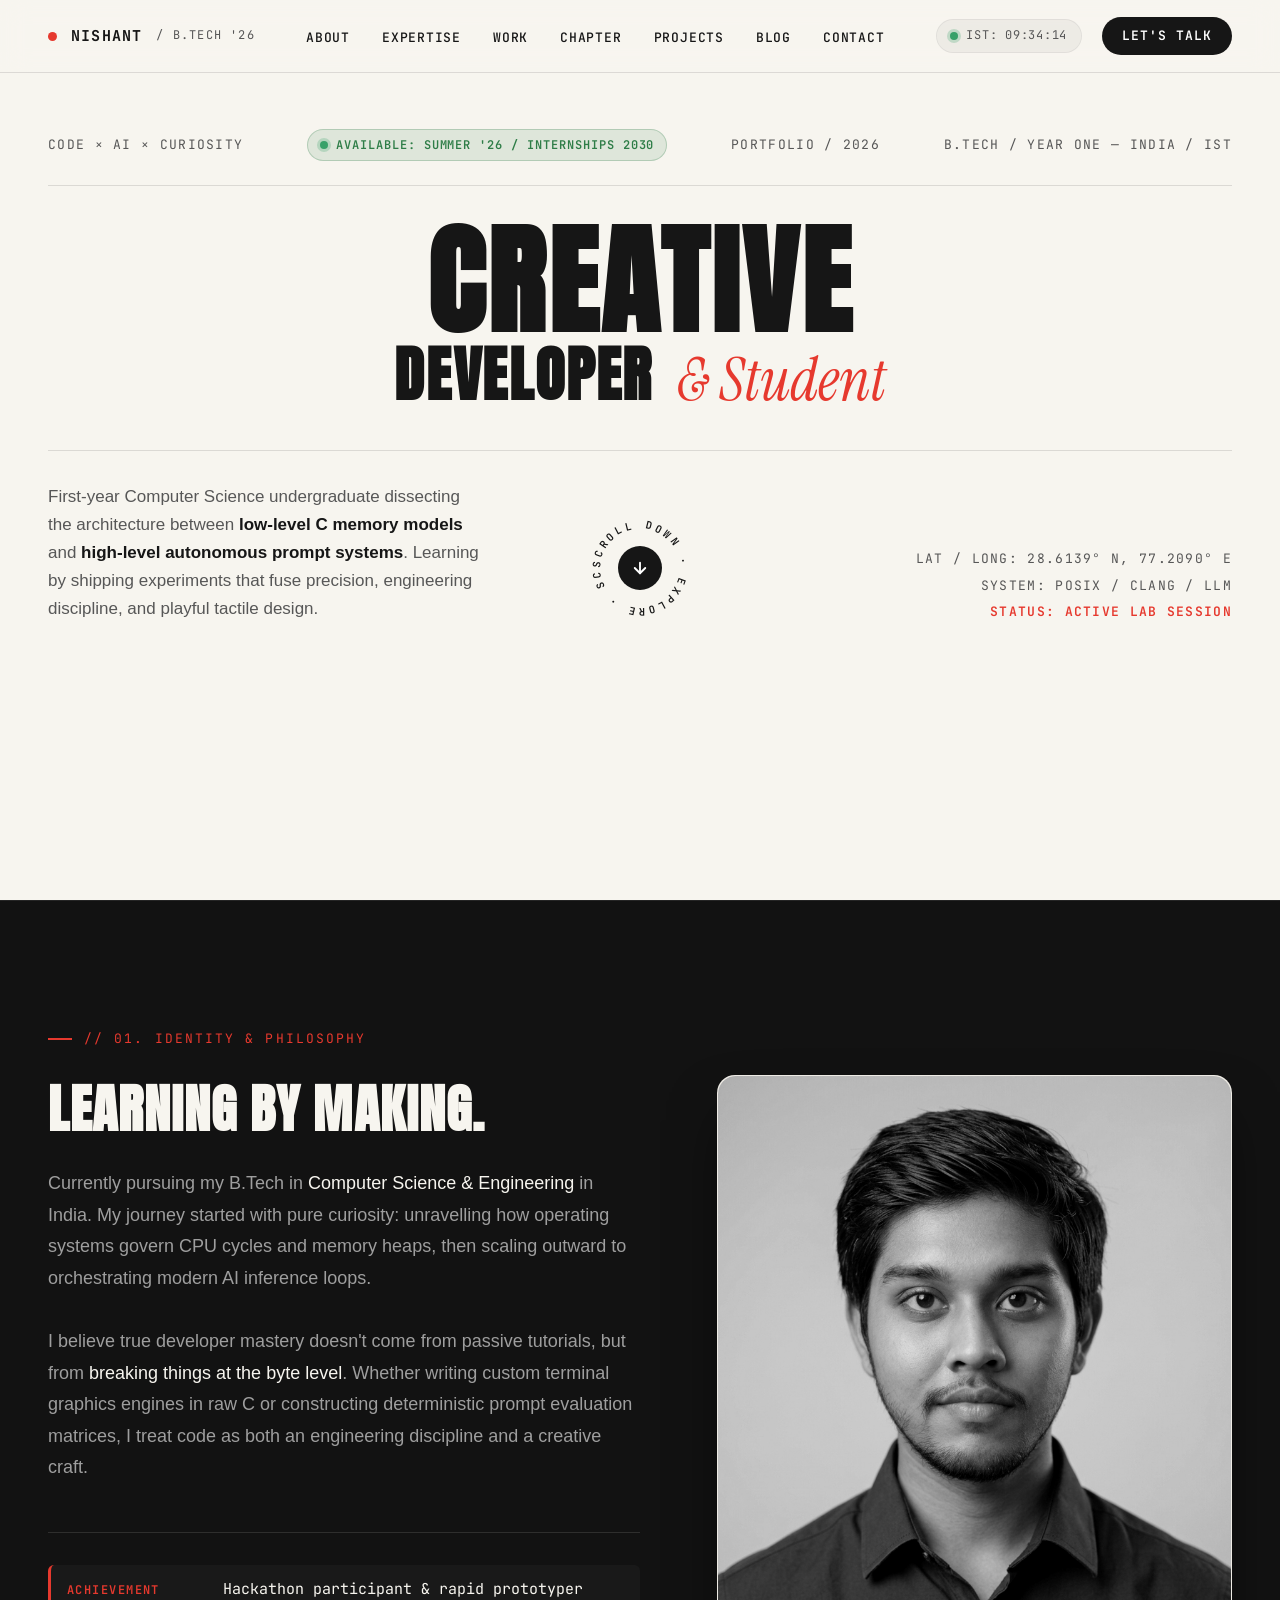
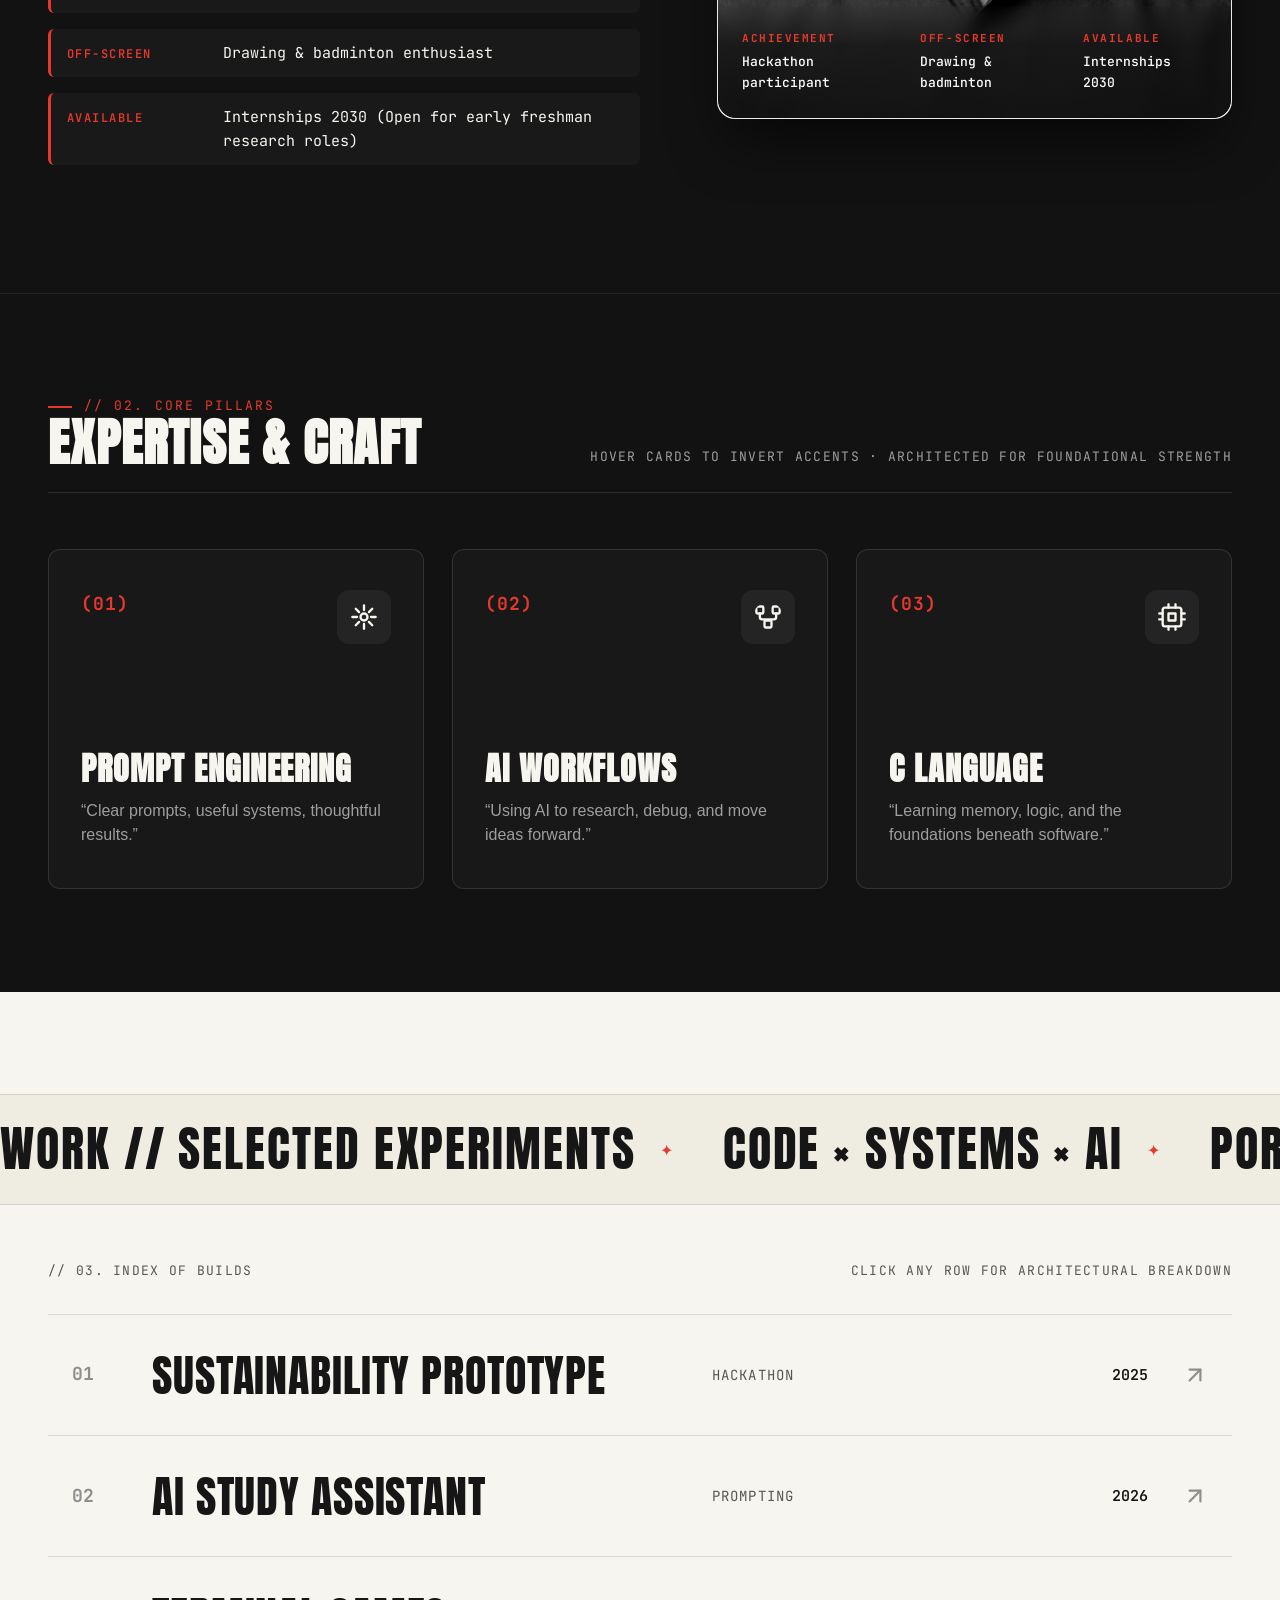
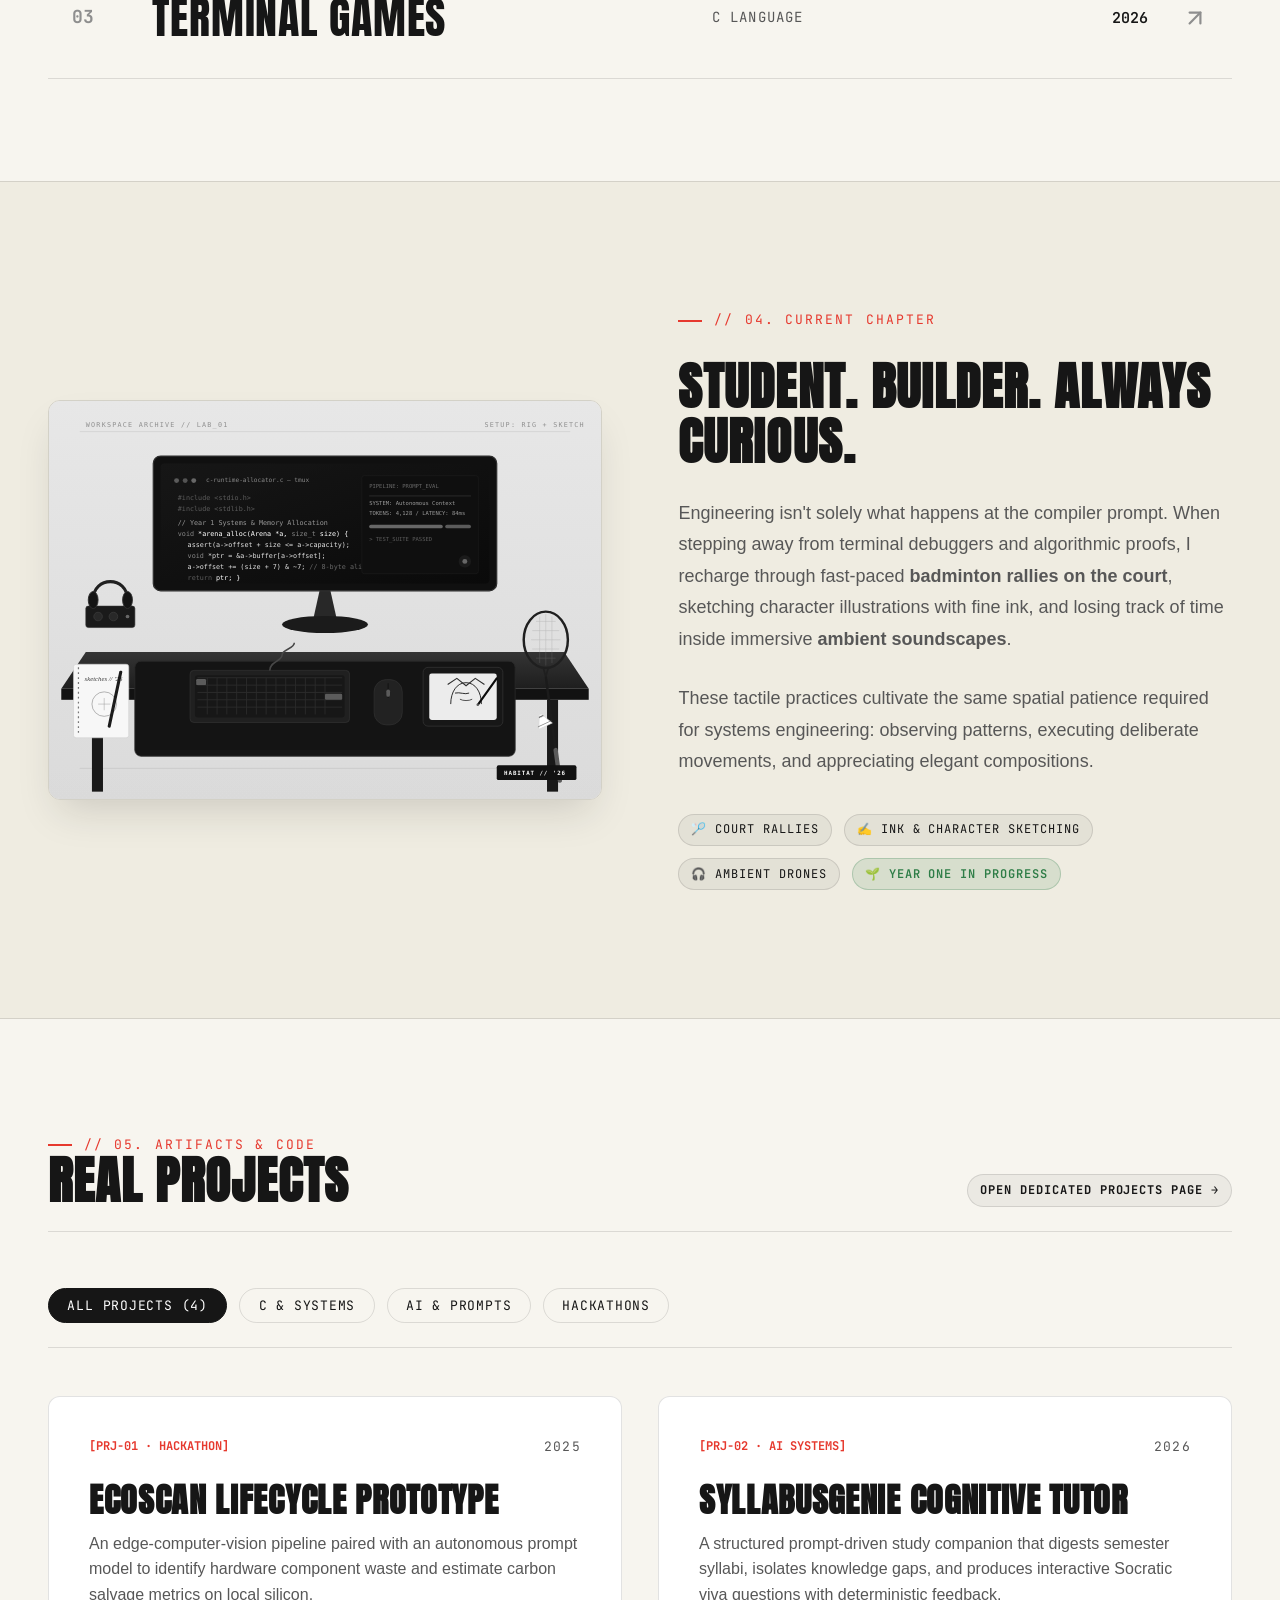
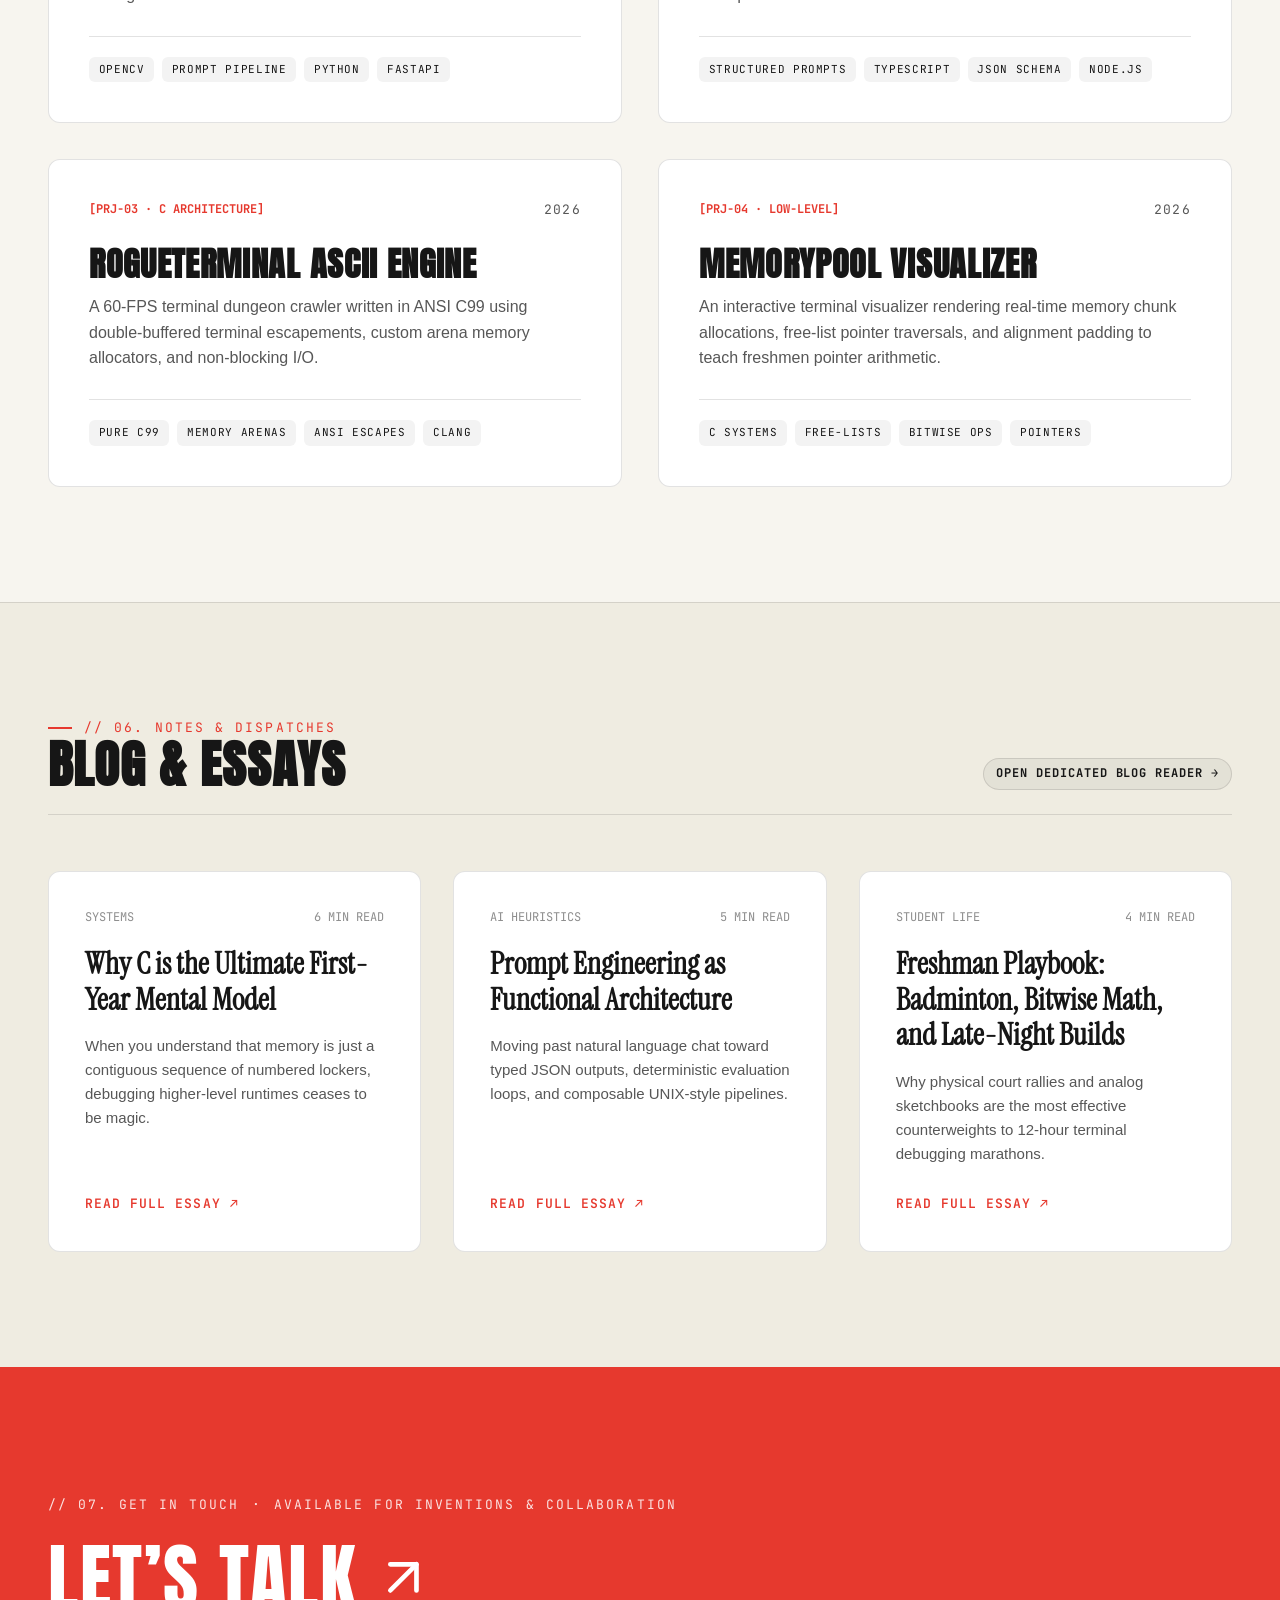
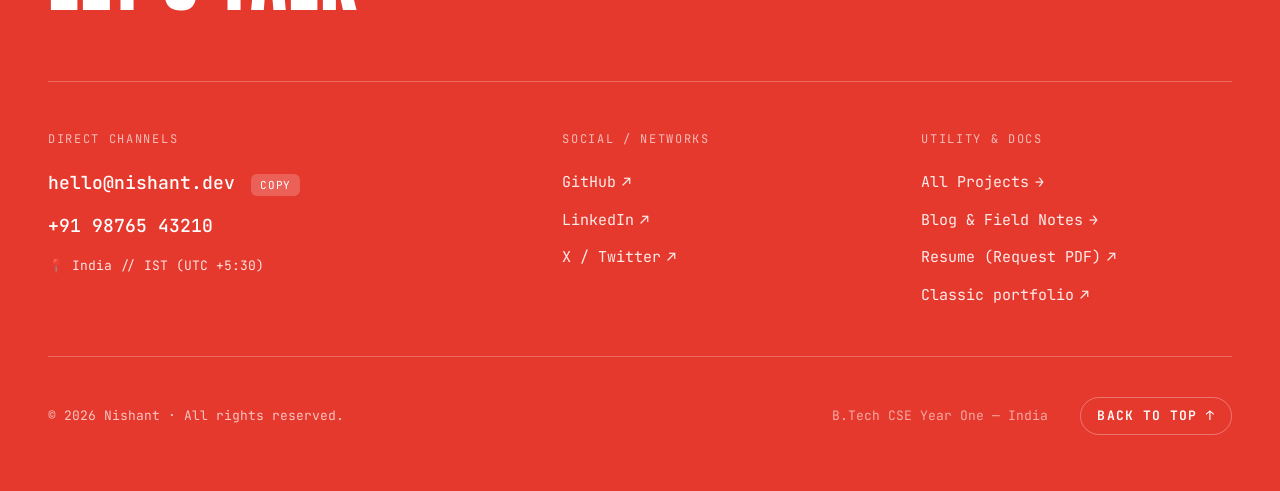
==== index.html @ 50547502 "Add files via upload" ====
<!DOCTYPE html>
<html lang="en">
<head>
  <meta charset="UTF-8">
  <meta name="viewport" content="width=device-width, initial-scale=1.0">
  <title>Nishant — Creative Developer &amp; B.Tech CS Student</title>
  <meta name="description" content="Cinematic editorial portfolio of Nishant, a first-year Computer Science B.Tech student in India exploring C systems, prompt engineering, and creative technology.">
  <link rel="stylesheet" href="css/styles.css">
  <link rel="icon" href="data:image/svg+xml,<svg xmlns='http://www.w3.org/2000/svg' viewBox='0 0 100 100'><rect width='100' height='100' rx='20' fill='%23E6392E'/><text x='50%' y='65%' font-family='Anton' font-size='56' fill='%23FFFFFF' text-anchor='middle'>N</text></svg>">
</head>
<body>

  <!-- ==========================================================================
       0. FULL-SCREEN LOADING INTRO
       ========================================================================== -->
  <div id="loader-screen" role="progressbar" aria-label="Loading portfolio experience" aria-valuemin="0" aria-valuemax="100">
    <div class="loader-container">
      <div class="loader-ring-wrapper">
        <div class="loader-thin-spinner"></div>
        <svg class="loader-svg-ring" viewBox="0 0 160 160">
          <circle class="loader-circle-bg" cx="80" cy="80" r="75" fill="none" stroke-width="2"/>
          <circle id="loader-progress-circle" class="loader-circle-progress" cx="80" cy="80" r="75" fill="none" stroke-width="3"/>
        </svg>
        <div class="loader-counter-box">
          <span id="loader-counter" class="loader-percentage">0%</span>
        </div>
      </div>
      <div class="loader-hello-word">hello.</div>
      <div class="loader-meta">NISHANT // B.TECH CS '26 // INDIA</div>
      <button id="loader-skip-btn" class="loader-skip-btn" aria-label="Skip Loading Screen">Skip Intro [ESC]</button>
    </div>
  </div>

  <!-- ==========================================================================
       1. FIXED MINIMAL NAVIGATION
       ========================================================================== -->
  <header class="site-nav">
    <div class="container nav-inner">
      <a href="#hero" class="nav-brand" aria-label="Nishant Homepage">
        <span class="brand-dot"></span>
        <span>NISHANT</span>
        <span class="brand-sub">/ B.TECH '26</span>
      </a>

      <nav aria-label="Main Navigation">
        <ul class="nav-links">
          <li><a href="#about" class="nav-link">About</a></li>
          <li><a href="#expertise" class="nav-link">Expertise</a></li>
          <li><a href="#work" class="nav-link">Work</a></li>
          <li><a href="#chapter" class="nav-link">Chapter</a></li>
          <li><a href="#projects" class="nav-link">Projects</a></li>
          <li><a href="#blog" class="nav-link">Blog</a></li>
          <li><a href="#contact" class="nav-link">Contact</a></li>
        </ul>
      </nav>

      <div class="nav-actions">
        <div class="nav-ist-clock" title="Current Time in India (IST)">
          <span class="status-dot"></span>
          <span>IST:</span>
          <span id="ist-clock-time">12:24:27</span>
        </div>
        <a href="#contact" class="nav-cta">Let's Talk</a>
      </div>

      <!-- Mobile Hamburger Button -->
      <button id="hamburger-btn" class="hamburger-btn" aria-label="Toggle navigation menu" aria-expanded="false">
        <span class="hamburger-line"></span>
        <span class="hamburger-line"></span>
        <span class="hamburger-line"></span>
      </button>
    </div>
  </header>

  <!-- Mobile Drawer Menu -->
  <div id="mobile-nav-drawer" class="mobile-nav-drawer" role="dialog" aria-modal="true" aria-label="Mobile Navigation">
    <ul class="mobile-drawer-links">
      <li><a href="#about" class="mobile-drawer-link">01. About</a></li>
      <li><a href="#expertise" class="mobile-drawer-link">02. Expertise</a></li>
      <li><a href="#work" class="mobile-drawer-link">03. Selected Work</a></li>
      <li><a href="#chapter" class="mobile-drawer-link">04. Current Chapter</a></li>
      <li><a href="#projects" class="mobile-drawer-link">05. Real Projects</a></li>
      <li><a href="#blog" class="mobile-drawer-link">06. Blog</a></li>
      <li><a href="#contact" class="mobile-drawer-link" style="color: var(--accent-red);">07. Contact</a></li>
    </ul>
    <div class="mobile-drawer-meta">
      <div><strong>Location:</strong> India / IST Timezone</div>
      <div><strong>Status:</strong> B.Tech Year One — Exploring Low-Level &amp; AI</div>
      <div><strong>Email:</strong> <a href="mailto:hello@nishant.dev" style="color: var(--accent-red);">hello@nishant.dev</a></div>
    </div>
  </div>

  <main id="main-content">

    <!-- ==========================================================================
         2. HERO SECTION
         ========================================================================== -->
    <section id="hero" class="hero-section">
      <div class="container">
        
        <!-- Small Mono Labels Row -->
        <div class="hero-meta-top">
          <span class="mono-label">Code × AI × Curiosity</span>
          <span class="mono-tag green">
            <span class="status-dot"></span>
            Available: Summer '26 / Internships 2030
          </span>
          <span class="mono-label">Portfolio / 2026</span>
          <span class="mono-label">B.Tech / Year One — India / IST</span>
        </div>

        <!-- Monumental Uppercase Title -->
        <div class="hero-title-container">
          <h1 class="hero-title-line-1">CREATIVE</h1>
          <h2 class="hero-title-line-2">Developer <span class="serif-accent">&amp; Student</span></h2>
        </div>

        <!-- Bottom Grid: Intro + Circular Scroll Button + Coordinates -->
        <div class="hero-bottom-grid">
          <div class="hero-intro-text">
            First-year Computer Science undergraduate dissecting the architecture between <strong>low-level C memory models</strong> and <strong>high-level autonomous prompt systems</strong>. Learning by shipping experiments that fuse precision, engineering discipline, and playful tactile design.
          </div>

          <div class="scroll-btn-wrapper">
            <a href="#about" class="scroll-circle-btn" aria-label="Scroll down to About section">
              <svg class="rotating-text-svg" viewBox="0 0 100 100">
                <path id="circleTextPath" d="M 50, 50 m -36, 0 a 36,36 0 1,1 72,0 a 36,36 0 1,1 -72,0" fill="none"/>
                <text class="rotating-text-path">
                  <textPath href="#circleTextPath">SCROLL DOWN · EXPLORE · SCROLL DOWN · </textPath>
                </text>
              </svg>
              <div class="scroll-arrow-center">
                <svg width="18" height="18" viewBox="0 0 24 24" fill="none" stroke="currentColor" stroke-width="2.5" stroke-linecap="round" stroke-linejoin="round">
                  <line x1="12" y1="5" x2="12" y2="19"></line>
                  <polyline points="19 12 12 19 5 12"></polyline>
                </svg>
              </div>
            </a>
          </div>

          <div class="hero-coords-box">
            <span class="mono-label">LAT / LONG: 28.6139° N, 77.2090° E</span>
            <span class="mono-label">SYSTEM: POSIX / CLANG / LLM</span>
            <span class="mono-label" style="color: var(--accent-red); font-weight: 600;">STATUS: ACTIVE LAB SESSION</span>
          </div>
        </div>

      </div>
    </section>

    <!-- ==========================================================================
         3. ABOUT SECTION (DARK EDITORIAL)
         ========================================================================== -->
    <section id="about" class="about-section">
      <div class="container">
        <div class="about-grid">
          
          <!-- Column 1: Bio & Facts -->
          <div class="about-content">
            <div class="section-eyebrow">// 01. IDENTITY &amp; PHILOSOPHY</div>
            <h2 class="about-heading">Learning by making.</h2>
            <p class="about-bio">
              Currently pursuing my B.Tech in <strong>Computer Science &amp; Engineering</strong> in India. My journey started with pure curiosity: unravelling how operating systems govern CPU cycles and memory heaps, then scaling outward to orchestrating modern AI inference loops.
            </p>
            <p class="about-bio">
              I believe true developer mastery doesn't come from passive tutorials, but from <strong>breaking things at the byte level</strong>. Whether writing custom terminal graphics engines in raw C or constructing deterministic prompt evaluation matrices, I treat code as both an engineering discipline and a creative craft.
            </p>

            <!-- Three Key Facts as requested -->
            <div class="about-facts-list">
              <div class="fact-item">
                <span class="fact-label">Achievement</span>
                <span class="fact-value">Hackathon participant &amp; rapid prototyper</span>
              </div>
              <div class="fact-item">
                <span class="fact-label">Off-screen</span>
                <span class="fact-value">Drawing &amp; badminton enthusiast</span>
              </div>
              <div class="fact-item">
                <span class="fact-label">Available</span>
                <span class="fact-value">Internships 2030 (Open for early freshman research roles)</span>
              </div>
            </div>
          </div>

          <!-- Column 2: Grayscale Portrait with Warm Light-Gray Background & Facts Overlay -->
          <div class="about-portrait-wrapper">
            <div class="portrait-frame">
              <img src="assets/portrait.jpg" alt="Professional Portrait of Nishant" class="portrait-img" width="1024" height="1024" loading="eager">
              
              <!-- Facts Overlaid at Bottom of Portrait -->
              <div class="portrait-overlay-facts">
                <div class="overlay-facts-grid">
                  <div class="overlay-fact-col">
                    <span class="overlay-fact-label">Achievement</span>
                    <span class="overlay-fact-val">Hackathon participant</span>
                  </div>
                  <div class="overlay-fact-col">
                    <span class="overlay-fact-label">Off-screen</span>
                    <span class="overlay-fact-val">Drawing &amp; badminton</span>
                  </div>
                  <div class="overlay-fact-col">
                    <span class="overlay-fact-label">Available</span>
                    <span class="overlay-fact-val">Internships 2030</span>
                  </div>
                </div>
              </div>

            </div>
          </div>

        </div>
      </div>
    </section>

    <!-- ==========================================================================
         4. EXPERTISE SECTION (DARK 3-COLUMN GRID WITH RED INVERT HOVER)
         ========================================================================== -->
    <section id="expertise" class="expertise-section">
      <div class="container">
        
        <div class="section-header-row">
          <div>
            <div class="section-eyebrow">// 02. CORE PILLARS</div>
            <h2 class="section-title-large">Expertise &amp; Craft</h2>
          </div>
          <p class="mono-label" style="color: var(--text-dark-secondary);">
            HOVER CARDS TO INVERT ACCENTS · ARCHITECTED FOR FOUNDATIONAL STRENGTH
          </p>
        </div>

        <div class="expertise-grid">

          <!-- Card 01: Prompt Engineering -->
          <article class="expertise-card" tabindex="0">
            <div class="card-top">
              <span class="card-marker">(01)</span>
              <div class="card-icon-box">
                <!-- Neural / Prompt Icon -->
                <svg class="card-icon" viewBox="0 0 24 24" stroke-linecap="round" stroke-linejoin="round">
                  <path d="M12 2v4M12 18v4M4.93 4.93l2.83 2.83M16.24 16.24l2.83 2.83M2 12h4M18 12h4M4.93 19.07l2.83-2.83M16.24 7.76l2.83-2.83"/>
                  <circle cx="12" cy="12" r="3"/>
                </svg>
              </div>
            </div>
            <div class="card-body">
              <h3 class="card-title">Prompt Engineering</h3>
              <p class="card-desc">“Clear prompts, useful systems, thoughtful results.”</p>
            </div>
          </article>

          <!-- Card 02: AI Workflows -->
          <article class="expertise-card" tabindex="0">
            <div class="card-top">
              <span class="card-marker">(02)</span>
              <div class="card-icon-box">
                <!-- Node Pipeline Icon -->
                <svg class="card-icon" viewBox="0 0 24 24" stroke-linecap="round" stroke-linejoin="round">
                  <rect x="2" y="3" width="6" height="6" rx="1"/>
                  <rect x="16" y="3" width="6" height="6" rx="1"/>
                  <rect x="9" y="15" width="6" height="6" rx="1"/>
                  <path d="M5 9v3a2 2 0 0 0 2 2h5M19 9v3a2 2 0 0 1-2 2h-5"/>
                </svg>
              </div>
            </div>
            <div class="card-body">
              <h3 class="card-title">AI Workflows</h3>
              <p class="card-desc">“Using AI to research, debug, and move ideas forward.”</p>
            </div>
          </article>

          <!-- Card 03: C Language -->
          <article class="expertise-card" tabindex="0">
            <div class="card-top">
              <span class="card-marker">(03)</span>
              <div class="card-icon-box">
                <!-- CPU / Memory Layout Icon -->
                <svg class="card-icon" viewBox="0 0 24 24" stroke-linecap="round" stroke-linejoin="round">
                  <rect x="4" y="4" width="16" height="16" rx="2"/>
                  <rect x="9" y="9" width="6" height="6"/>
                  <path d="M9 1v3M15 1v3M9 20v3M15 20v3M20 9h3M20 14h3M1 9h3M1 14h3"/>
                </svg>
              </div>
            </div>
            <div class="card-body">
              <h3 class="card-title">C Language</h3>
              <p class="card-desc">“Learning memory, logic, and the foundations beneath software.”</p>
            </div>
          </article>

        </div>
      </div>
    </section>

    <!-- ==========================================================================
         5. WORK SECTION (EDGE-TO-EDGE EDITORIAL LIST)
         ========================================================================== -->
    <section id="work" class="work-section">
      
      <!-- Enormous edge-to-edge uppercase header -->
      <!-- Refined edge-to-edge marquee ribbon -->
      <div class="work-edge-header-wrapper" aria-hidden="true">
        <div class="work-marquee-track">
          <span class="work-marquee-item">WORK // SELECTED EXPERIMENTS</span>
          <span class="work-marquee-item">CODE × SYSTEMS × AI</span>
          <span class="work-marquee-item">PORTFOLIO // 2026</span>
          <span class="work-marquee-item">WORK // SELECTED EXPERIMENTS</span>
          <span class="work-marquee-item">CODE × SYSTEMS × AI</span>
          <span class="work-marquee-item">PORTFOLIO // 2026</span>
        </div>
      </div>

      <div class="container">
        
        <div style="display: flex; justify-content: space-between; align-items: baseline; margin-bottom: 2rem;">
          <span class="mono-label">// 03. INDEX OF BUILDS</span>
          <span class="mono-label">CLICK ANY ROW FOR ARCHITECTURAL BREAKDOWN</span>
        </div>

        <div class="work-list" role="list">
          
          <!-- Experiment 01 -->
          <div class="work-row" role="listitem" data-work-id="sustainability" tabindex="0" aria-label="View Sustainability Prototype details">
            <span class="work-num">01</span>
            <div class="work-title">Sustainability Prototype</div>
            <div class="work-field">Hackathon</div>
            <div class="work-year">2025</div>
            <div class="work-arrow">
              <svg viewBox="0 0 24 24" fill="none" stroke="currentColor" stroke-width="2" stroke-linecap="round" stroke-linejoin="round">
                <line x1="7" y1="17" x2="17" y2="7"></line>
                <polyline points="7 7 17 7 17 17"></polyline>
              </svg>
            </div>
          </div>

          <!-- Experiment 02 -->
          <div class="work-row" role="listitem" data-work-id="ai-assistant" tabindex="0" aria-label="View AI Study Assistant details">
            <span class="work-num">02</span>
            <div class="work-title">AI Study Assistant</div>
            <div class="work-field">Prompting</div>
            <div class="work-year">2026</div>
            <div class="work-arrow">
              <svg viewBox="0 0 24 24" fill="none" stroke="currentColor" stroke-width="2" stroke-linecap="round" stroke-linejoin="round">
                <line x1="7" y1="17" x2="17" y2="7"></line>
                <polyline points="7 7 17 7 17 17"></polyline>
              </svg>
            </div>
          </div>

          <!-- Experiment 03 -->
          <div class="work-row" role="listitem" data-work-id="terminal-games" tabindex="0" aria-label="View Terminal Games details">
            <span class="work-num">03</span>
            <div class="work-title">Terminal Games</div>
            <div class="work-field">C Language</div>
            <div class="work-year">2026</div>
            <div class="work-arrow">
              <svg viewBox="0 0 24 24" fill="none" stroke="currentColor" stroke-width="2" stroke-linecap="round" stroke-linejoin="round">
                <line x1="7" y1="17" x2="17" y2="7"></line>
                <polyline points="7 7 17 7 17 17"></polyline>
              </svg>
            </div>
          </div>

        </div>
      </div>
    </section>

    <!-- ==========================================================================
         6. CURRENT CHAPTER SECTION
         ========================================================================== -->
    <section id="chapter" class="chapter-section">
      <div class="container">
        <div class="chapter-grid">
          
          <!-- Workspace Image -->
          <div class="chapter-media-wrapper">
            <img src="assets/workspace.svg" alt="Nishant's Grayscale Workspace Illustration with Ultrawide Monitor, Mechanical Keyboard, Drawing Tablet, and Badminton Gear" class="chapter-img" width="900" height="650" loading="lazy">
          </div>

          <!-- Content: Student. Builder. Always curious. -->
          <div class="chapter-content">
            <div class="section-eyebrow">// 04. CURRENT CHAPTER</div>
            <h2 class="chapter-headline">Student. Builder. Always curious.</h2>
            <p class="chapter-text">
              Engineering isn't solely what happens at the compiler prompt. When stepping away from terminal debuggers and algorithmic proofs, I recharge through fast-paced <strong>badminton rallies on the court</strong>, sketching character illustrations with fine ink, and losing track of time inside immersive <strong>ambient soundscapes</strong>.
            </p>
            <p class="chapter-text">
              These tactile practices cultivate the same spatial patience required for systems engineering: observing patterns, executing deliberate movements, and appreciating elegant compositions.
            </p>
            <div class="chapter-tags">
              <span class="mono-tag">🏸 Court Rallies</span>
              <span class="mono-tag">✍️ Ink &amp; Character Sketching</span>
              <span class="mono-tag">🎧 Ambient Drones</span>
              <span class="mono-tag green">🌱 Year One in Progress</span>
            </div>
          </div>

        </div>
      </div>
    </section>

    <!-- ==========================================================================
         7. REAL PROJECTS SHOWCASE & EXPLORER
         ========================================================================== -->
    <section id="projects" class="projects-section">
      <div class="container">
        
        <div class="section-header-row" style="border-bottom: 1px solid var(--border-light);">
          <div>
            <div class="section-eyebrow">// 05. ARTIFACTS &amp; CODE</div>
            <h2 class="section-title-large" style="color: var(--ink-charcoal);">Real Projects</h2>
          </div>
          <div style="display: flex; gap: 1rem; align-items: center;">
            <a href="projects.html" class="mono-tag" style="font-weight: 700;">Open Dedicated Projects Page →</a>
          </div>
        </div>

        <!-- Filter Tags -->
        <div class="filter-bar" role="toolbar" aria-label="Project Category Filters">
          <button class="filter-btn active" data-filter="all">All Projects (4)</button>
          <button class="filter-btn" data-filter="systems">C &amp; Systems</button>
          <button class="filter-btn" data-filter="ai">AI &amp; Prompts</button>
          <button class="filter-btn" data-filter="hackathon">Hackathons</button>
        </div>

        <!-- Projects Grid -->
        <div class="projects-grid">
          
          <!-- Project 01 -->
          <article class="project-card" data-category="hackathon ai" tabindex="0" onclick="window.location.href='projects.html#ecoscan'">
            <div>
              <div class="project-card-header">
                <span class="project-code-badge">[PRJ-01 · HACKATHON]</span>
                <span class="mono-label">2025</span>
              </div>
              <h3 class="project-card-title">EcoScan Lifecycle Prototype</h3>
              <p class="project-card-desc">
                An edge-computer-vision pipeline paired with an autonomous prompt model to identify hardware component waste and estimate carbon salvage metrics on local silicon.
              </p>
            </div>
            <div class="project-stack-tags">
              <span class="project-stack-pill">OpenCV</span>
              <span class="project-stack-pill">Prompt Pipeline</span>
              <span class="project-stack-pill">Python</span>
              <span class="project-stack-pill">FastAPI</span>
            </div>
          </article>

          <!-- Project 02 -->
          <article class="project-card" data-category="ai" tabindex="0" onclick="window.location.href='projects.html#syllabusgenie'">
            <div>
              <div class="project-card-header">
                <span class="project-code-badge">[PRJ-02 · AI SYSTEMS]</span>
                <span class="mono-label">2026</span>
              </div>
              <h3 class="project-card-title">SyllabusGenie Cognitive Tutor</h3>
              <p class="project-card-desc">
                A structured prompt-driven study companion that digests semester syllabi, isolates knowledge gaps, and produces interactive Socratic viva questions with deterministic feedback.
              </p>
            </div>
            <div class="project-stack-tags">
              <span class="project-stack-pill">Structured Prompts</span>
              <span class="project-stack-pill">TypeScript</span>
              <span class="project-stack-pill">JSON Schema</span>
              <span class="project-stack-pill">Node.js</span>
            </div>
          </article>

          <!-- Project 03 -->
          <article class="project-card" data-category="systems" tabindex="0" onclick="window.location.href='projects.html#rogueterminal'">
            <div>
              <div class="project-card-header">
                <span class="project-code-badge">[PRJ-03 · C ARCHITECTURE]</span>
                <span class="mono-label">2026</span>
              </div>
              <h3 class="project-card-title">RogueTerminal ASCII Engine</h3>
              <p class="project-card-desc">
                A 60-FPS terminal dungeon crawler written in ANSI C99 using double-buffered terminal escapements, custom arena memory allocators, and non-blocking I/O.
              </p>
            </div>
            <div class="project-stack-tags">
              <span class="project-stack-pill">Pure C99</span>
              <span class="project-stack-pill">Memory Arenas</span>
              <span class="project-stack-pill">ANSI Escapes</span>
              <span class="project-stack-pill">Clang</span>
            </div>
          </article>

          <!-- Project 04 -->
          <article class="project-card" data-category="systems" tabindex="0" onclick="window.location.href='projects.html#memorypool'">
            <div>
              <div class="project-card-header">
                <span class="project-code-badge">[PRJ-04 · LOW-LEVEL]</span>
                <span class="mono-label">2026</span>
              </div>
              <h3 class="project-card-title">MemoryPool Visualizer</h3>
              <p class="project-card-desc">
                An interactive terminal visualizer rendering real-time memory chunk allocations, free-list pointer traversals, and alignment padding to teach freshmen pointer arithmetic.
              </p>
            </div>
            <div class="project-stack-tags">
              <span class="project-stack-pill">C Systems</span>
              <span class="project-stack-pill">Free-Lists</span>
              <span class="project-stack-pill">Bitwise Ops</span>
              <span class="project-stack-pill">Pointers</span>
            </div>
          </article>

        </div>
      </div>
    </section>

    <!-- ==========================================================================
         8. EDITORIAL BLOG SECTION
         ========================================================================== -->
    <section id="blog" class="blog-section">
      <div class="container">
        
        <div class="section-header-row" style="border-bottom: 1px solid var(--border-light);">
          <div>
            <div class="section-eyebrow">// 06. NOTES &amp; DISPATCHES</div>
            <h2 class="section-title-large" style="color: var(--ink-charcoal);">Blog &amp; Essays</h2>
          </div>
          <div>
            <a href="blog.html" class="mono-tag" style="font-weight: 700;">Open Dedicated Blog Reader →</a>
          </div>
        </div>

        <div class="blog-grid">
          
          <!-- Blog Card 01 -->
          <article class="blog-card" data-blog-id="c-mental-model" tabindex="0" role="button" aria-label="Read article: Why C is the Ultimate First-Year Mental Model">
            <div>
              <div class="blog-meta-top">
                <span>SYSTEMS</span>
                <span>6 MIN READ</span>
              </div>
              <h3 class="blog-title">Why C is the Ultimate First-Year Mental Model</h3>
              <p class="blog-snippet">
                When you understand that memory is just a contiguous sequence of numbered lockers, debugging higher-level runtimes ceases to be magic.
              </p>
            </div>
            <div class="blog-read-link">Read Full Essay ↗</div>
          </article>

          <!-- Blog Card 02 -->
          <article class="blog-card" data-blog-id="prompt-engineering-pipelines" tabindex="0" role="button" aria-label="Read article: Prompt Engineering as Functional Architecture">
            <div>
              <div class="blog-meta-top">
                <span>AI HEURISTICS</span>
                <span>5 MIN READ</span>
              </div>
              <h3 class="blog-title">Prompt Engineering as Functional Architecture</h3>
              <p class="blog-snippet">
                Moving past natural language chat toward typed JSON outputs, deterministic evaluation loops, and composable UNIX-style pipelines.
              </p>
            </div>
            <div class="blog-read-link">Read Full Essay ↗</div>
          </article>

          <!-- Blog Card 03 -->
          <article class="blog-card" data-blog-id="freshman-playbook" tabindex="0" role="button" aria-label="Read article: Freshman Playbook">
            <div>
              <div class="blog-meta-top">
                <span>STUDENT LIFE</span>
                <span>4 MIN READ</span>
              </div>
              <h3 class="blog-title">Freshman Playbook: Badminton, Bitwise Math, and Late-Night Builds</h3>
              <p class="blog-snippet">
                Why physical court rallies and analog sketchbooks are the most effective counterweights to 12-hour terminal debugging marathons.
              </p>
            </div>
            <div class="blog-read-link">Read Full Essay ↗</div>
          </article>

        </div>
      </div>
    </section>

  </main>

  <!-- ==========================================================================
       9. CONTACT FOOTER (BOLD RED ACCENT BACKGROUND)
       ========================================================================== -->
  <footer id="contact" class="contact-footer">
    <div class="container">
      
      <!-- Huge Let's Talk CTA Link -->
      <div class="footer-top">
        <div class="footer-eyebrow">
          <span>// 07. GET IN TOUCH</span>
          <span>·</span>
          <span>AVAILABLE FOR INVENTIONS &amp; COLLABORATION</span>
        </div>
        <a href="mailto:hello@nishant.dev" class="footer-cta-link" aria-label="Send email to hello@nishant.dev">
          <span>Let’s talk</span>
          <svg viewBox="0 0 24 24" fill="none" stroke="currentColor" stroke-linecap="round" stroke-linejoin="round">
            <line x1="5" y1="19" x2="19" y2="5"></line>
            <polyline points="5 5 19 5 19 19"></polyline>
          </svg>
        </a>
      </div>

      <!-- Footer Details Grid -->
      <div class="footer-details-grid">
        
        <!-- Col 1: Direct Contact -->
        <div>
          <div class="footer-col-title">Direct Channels</div>
          <div class="footer-contact-item">
            <a href="mailto:hello@nishant.dev" class="footer-contact-link">hello@nishant.dev</a>
            <button class="copy-btn copy-email-btn" aria-label="Copy email address to clipboard">Copy</button>
          </div>
          <div class="footer-contact-item">
            <a href="tel:+919876543210" class="footer-contact-link">+91 98765 43210</a>
          </div>
          <div style="margin-top: 1rem; font-family: var(--font-mono); font-size: 0.8125rem; opacity: 0.85;">
            📍 India // IST (UTC +5:30)
          </div>
        </div>

        <!-- Col 2: Social Links -->
        <div>
          <div class="footer-col-title">Social / Networks</div>
          <ul class="footer-links-list">
            <li>
              <a href="https://github.com" target="_blank" rel="noopener noreferrer" class="footer-sub-link">
                GitHub <span>↗</span>
              </a>
            </li>
            <li>
              <a href="https://linkedin.com" target="_blank" rel="noopener noreferrer" class="footer-sub-link">
                LinkedIn <span>↗</span>
              </a>
            </li>
            <li>
              <a href="https://x.com" target="_blank" rel="noopener noreferrer" class="footer-sub-link">
                X / Twitter <span>↗</span>
              </a>
            </li>
          </ul>
        </div>

        <!-- Col 3: Utility Links -->
        <div>
          <div class="footer-col-title">Utility &amp; Docs</div>
          <ul class="footer-links-list">
            <li>
              <a href="projects.html" class="footer-sub-link">All Projects <span>→</span></a>
            </li>
            <li>
              <a href="blog.html" class="footer-sub-link">Blog &amp; Field Notes <span>→</span></a>
            </li>
            <li>
              <a href="#hero" class="footer-sub-link copy-email-btn">Resume (Request PDF) <span>↗</span></a>
            </li>
            <li>
              <a href="#" class="footer-sub-link" onclick="alert('Viewing Classic Portfolio Archive (2025). Redirecting to minimal view.'); return false;">Classic portfolio <span>↗</span></a>
            </li>
          </ul>
        </div>

      </div>

      <!-- Footer Bottom Bar -->
      <div class="footer-bottom-bar">
        <div>© 2026 Nishant · All rights reserved.</div>
        <div style="display: flex; gap: 2rem; align-items: center;">
          <span style="opacity: 0.8;">B.Tech CSE Year One — India</span>
          <a href="#hero" class="back-to-top-btn" aria-label="Back to top of page">
            Back to top ↑
          </a>
        </div>
      </div>

    </div>
  </footer>

  <!-- ==========================================================================
       10. REUSABLE MODAL CONTAINER (FOR SELECTED WORK & BLOG ESSAYS)
       ========================================================================== -->
  <div id="site-modal" class="modal-overlay" role="dialog" aria-modal="true" aria-labelledby="modal-title">
    <div class="modal-container">
      <button id="modal-close-btn" class="modal-close-btn" aria-label="Close modal">&times;</button>
      <div class="modal-body">
        <div id="modal-eyebrow" class="mono-label" style="color: var(--accent-red); margin-bottom: 0.5rem;">CATEGORY // METRIC</div>
        <h3 id="modal-title" class="modal-title">Modal Title</h3>
        <div class="modal-meta-row">
          <span>NISHANT EXPERIMENTS</span>
          <span>·</span>
          <span>VERIFIED SPEC</span>
        </div>
        <div id="modal-body-content">
          <!-- Dynamic Content Loaded by JS -->
        </div>
      </div>
    </div>
  </div>

  <!-- Toast Notification Badge -->
  <div id="toast-msg" class="toast-msg" role="status" aria-live="polite">✓ Copied to clipboard</div>

  <!-- Main JavaScript Engine -->
  <script src="js/main.js"></script>
</body>
</html>
---- css/styles.css ----
/* ==========================================================================
   NISHANT — CINEMATIC EDITORIAL PORTFOLIO 2026
   Design System: Editorial Developer Flex
   Aesthetic: Cream Paper + Charcoal Ink + Bold Red + Subtle Green
   Fonts: Anton (Display), JetBrains Mono (Labels), Instrument Serif (Contrast)
   ========================================================================== */

@import url('https://fonts.googleapis.com/css2?family=Anton&family=Instrument+Serif:ital@0;1&family=JetBrains+Mono:ital,wght@0,300;0,400;0,500;0,600;0,700;1,400&display=swap');

:root {
  /* Core Color Palette */
  --bg-cream: #F7F5EF;
  --bg-cream-darker: #EFECE1;
  --bg-card-light: #FFFFFF;
  --ink-charcoal: #161616;
  --ink-muted: #575757;
  --ink-light: #8E8E8E;
  --border-light: rgba(22, 22, 22, 0.12);
  --border-subtle: rgba(22, 22, 22, 0.06);

  /* Dark Editorial Theme for About & Expertise */
  --bg-dark: #121212;
  --bg-dark-elevated: #1A1A1A;
  --bg-dark-card: #181818;
  --text-dark-primary: #F7F5EF;
  --text-dark-secondary: #9E9E9E;
  --border-dark: rgba(247, 245, 239, 0.12);
  --border-dark-hover: rgba(247, 245, 239, 0.35);

  /* Signature Accents */
  --accent-red: #E6392E;
  --accent-red-hover: #D02B21;
  --accent-red-surface: rgba(230, 57, 46, 0.08);
  --accent-green: #2E7D47;
  --accent-green-bright: #38A169;
  --accent-green-surface: rgba(46, 125, 71, 0.12);

  /* Typography Stacks */
  --font-display: 'Anton', -apple-system, BlinkMacSystemFont, sans-serif;
  --font-mono: 'JetBrains Mono', monospace;
  --font-serif: 'Instrument Serif', Georgia, serif;
  --font-body: -apple-system, BlinkMacSystemFont, 'Segoe UI', Roboto, Helvetica, Arial, sans-serif;

  /* Layout & Spacing */
  --container-max: 1360px;
  --radius-sm: 6px;
  --radius-md: 12px;
  --radius-lg: 18px;
  --radius-full: 9999px;

  /* Transitions */
  --transition-fast: 0.2s cubic-bezier(0.16, 1, 0.3, 1);
  --transition-normal: 0.35s cubic-bezier(0.16, 1, 0.3, 1);
  --transition-slow: 0.7s cubic-bezier(0.16, 1, 0.3, 1);
}

/* Reset & Box Sizing */
*, *::before, *::after {
  box-sizing: border-box;
  margin: 0;
  padding: 0;
}

html {
  font-size: 16px;
  scroll-behavior: smooth;
  -webkit-font-smoothing: antialiased;
  -moz-osx-font-smoothing: grayscale;
  background-color: var(--bg-cream);
  color: var(--ink-charcoal);
}

body {
  font-family: var(--font-body);
  line-height: 1.6;
  background-color: var(--bg-cream);
  color: var(--ink-charcoal);
  overflow-x: hidden;
  position: relative;
}

/* Rounded corners on all images & SVGs as requested */
img, svg {
  display: block;
  max-width: 100%;
  border-radius: var(--radius-md);
}

a {
  color: inherit;
  text-decoration: none;
  transition: color var(--transition-fast);
}

button {
  cursor: pointer;
  border: none;
  background: none;
  font-family: inherit;
}

/* Focus Visible */
:focus-visible {
  outline: 2px solid var(--accent-red);
  outline-offset: 4px;
}

/* Selection Highlight */
::selection {
  background-color: var(--accent-red);
  color: #FFFFFF;
}

/* Container Utility */
.container {
  width: 100%;
  max-width: var(--container-max);
  margin-left: auto;
  margin-right: auto;
  padding-left: clamp(1.25rem, 4vw, 3rem);
  padding-right: clamp(1.25rem, 4vw, 3rem);
}

/* Monospace Micro-labels */
.mono-label {
  font-family: var(--font-mono);
  font-size: 0.8125rem;
  letter-spacing: 0.1em;
  text-transform: uppercase;
  color: var(--ink-muted);
}

.mono-tag {
  font-family: var(--font-mono);
  font-size: 0.75rem;
  letter-spacing: 0.08em;
  text-transform: uppercase;
  display: inline-flex;
  align-items: center;
  gap: 0.5rem;
  padding: 0.35rem 0.75rem;
  border-radius: var(--radius-full);
  background-color: rgba(22, 22, 22, 0.05);
  border: 1px solid var(--border-light);
  color: var(--ink-charcoal);
}

.mono-tag.green {
  background-color: var(--accent-green-surface);
  border-color: rgba(46, 125, 71, 0.25);
  color: var(--accent-green);
  font-weight: 600;
}

.status-dot {
  width: 8px;
  height: 8px;
  border-radius: 50%;
  background-color: var(--accent-green-bright);
  display: inline-block;
  box-shadow: 0 0 0 3px rgba(56, 161, 105, 0.25);
  animation: pulseGreen 2.2s infinite ease-in-out;
}

@keyframes pulseGreen {
  0%, 100% {
    transform: scale(1);
    opacity: 1;
  }
  50% {
    transform: scale(1.3);
    opacity: 0.7;
  }
}

/* ==========================================================================
   0. LOADING INTRO SCREEN
   ========================================================================== */
#loader-screen {
  position: fixed;
  inset: 0;
  z-index: 99999;
  background-color: var(--bg-dark);
  color: var(--text-dark-primary);
  display: flex;
  flex-direction: column;
  align-items: center;
  justify-content: center;
  transition: opacity 0.8s cubic-bezier(0.77, 0, 0.175, 1),
              visibility 0.8s cubic-bezier(0.77, 0, 0.175, 1);
}

#loader-screen.fade-out {
  opacity: 0;
  visibility: hidden;
  pointer-events: none;
}

.loader-container {
  display: flex;
  flex-direction: column;
  align-items: center;
  position: relative;
}

.loader-ring-wrapper {
  position: relative;
  width: 170px;
  height: 170px;
  display: flex;
  align-items: center;
  justify-content: center;
}

.loader-svg-ring {
  position: absolute;
  inset: 0;
  width: 100%;
  height: 100%;
  transform: rotate(-90deg);
}

.loader-circle-bg {
  stroke: rgba(255, 255, 255, 0.08);
}

.loader-circle-progress {
  stroke: var(--accent-red);
  stroke-dasharray: 471;
  stroke-dashoffset: 471;
  stroke-linecap: round;
  transition: stroke-dashoffset 0.15s ease-out;
}

.loader-thin-spinner {
  position: absolute;
  inset: -12px;
  width: calc(100% + 24px);
  height: calc(100% + 24px);
  border: 1px dashed rgba(255, 255, 255, 0.15);
  border-radius: 50%;
  animation: rotateRing 14s linear infinite;
}

@keyframes rotateRing {
  from { transform: rotate(0deg); }
  to { transform: rotate(360deg); }
}

.loader-counter-box {
  display: flex;
  flex-direction: column;
  align-items: center;
  justify-content: center;
  z-index: 2;
}

.loader-percentage {
  font-family: var(--font-mono);
  font-size: 2.25rem;
  font-weight: 700;
  letter-spacing: -0.02em;
  color: var(--text-dark-primary);
}

.loader-hello-word {
  font-family: var(--font-serif);
  font-style: italic;
  font-size: 2rem;
  margin-top: 1.5rem;
  color: var(--text-dark-primary);
  letter-spacing: 0.04em;
  opacity: 0.9;
  animation: breathe 2s ease-in-out infinite alternate;
}

@keyframes breathe {
  from { opacity: 0.6; transform: translateY(0); }
  to { opacity: 1; transform: translateY(-3px); }
}

.loader-meta {
  font-family: var(--font-mono);
  font-size: 0.75rem;
  letter-spacing: 0.18em;
  color: var(--text-dark-secondary);
  text-transform: uppercase;
  margin-top: 2rem;
}

.loader-skip-btn {
  margin-top: 1.25rem;
  font-family: var(--font-mono);
  font-size: 0.7rem;
  color: rgba(255, 255, 255, 0.4);
  text-transform: uppercase;
  letter-spacing: 0.12em;
  padding: 0.35rem 0.75rem;
  border: 1px solid rgba(255, 255, 255, 0.1);
  border-radius: var(--radius-full);
  transition: all var(--transition-fast);
}

.loader-skip-btn:hover {
  color: var(--text-dark-primary);
  border-color: var(--accent-red);
}

/* ==========================================================================
   1. NAVIGATION BAR
   ========================================================================== */
.site-nav {
  position: fixed;
  top: 0;
  left: 0;
  right: 0;
  z-index: 1000;
  background-color: rgba(247, 245, 239, 0.88);
  backdrop-filter: blur(14px);
  -webkit-backdrop-filter: blur(14px);
  border-bottom: 1px solid var(--border-light);
  transition: background-color var(--transition-normal), border-color var(--transition-normal);
}

.nav-inner {
  display: flex;
  align-items: center;
  justify-content: space-between;
  height: 72px;
}

.nav-brand {
  display: flex;
  align-items: center;
  gap: 0.875rem;
  font-family: var(--font-mono);
  font-weight: 700;
  font-size: 0.9375rem;
  letter-spacing: 0.08em;
  text-transform: uppercase;
}

.brand-dot {
  width: 9px;
  height: 9px;
  background-color: var(--accent-red);
  border-radius: 50%;
  display: inline-block;
}

.brand-sub {
  font-family: var(--font-mono);
  font-size: 0.75rem;
  font-weight: 400;
  color: var(--ink-muted);
}

.nav-links {
  display: flex;
  align-items: center;
  gap: 2rem;
  list-style: none;
}

.nav-link {
  font-family: var(--font-mono);
  font-size: 0.8125rem;
  font-weight: 500;
  letter-spacing: 0.06em;
  text-transform: uppercase;
  color: var(--ink-charcoal);
  position: relative;
  padding: 0.35rem 0;
}

.nav-link::after {
  content: '';
  position: absolute;
  bottom: 0;
  left: 0;
  width: 0%;
  height: 2px;
  background-color: var(--accent-red);
  transition: width var(--transition-fast);
}

.nav-link:hover::after,
.nav-link.active::after {
  width: 100%;
}

.nav-actions {
  display: flex;
  align-items: center;
  gap: 1.25rem;
}

.nav-ist-clock {
  font-family: var(--font-mono);
  font-size: 0.75rem;
  letter-spacing: 0.06em;
  display: flex;
  align-items: center;
  gap: 0.5rem;
  color: var(--ink-muted);
  padding: 0.4rem 0.85rem;
  background: rgba(22, 22, 22, 0.04);
  border-radius: var(--radius-full);
  border: 1px solid var(--border-subtle);
}

.nav-cta {
  font-family: var(--font-mono);
  font-size: 0.8125rem;
  font-weight: 600;
  letter-spacing: 0.08em;
  text-transform: uppercase;
  padding: 0.55rem 1.25rem;
  background-color: var(--ink-charcoal);
  color: #FFFFFF;
  border-radius: var(--radius-full);
  transition: all var(--transition-fast);
  display: inline-flex;
  align-items: center;
  gap: 0.5rem;
}

.nav-cta:hover {
  background-color: var(--accent-red);
  color: #FFFFFF;
  transform: translateY(-1px);
}

/* Mobile Hamburger Menu */
.hamburger-btn {
  display: none;
  flex-direction: column;
  justify-content: center;
  align-items: center;
  gap: 5px;
  width: 44px;
  height: 44px;
  border-radius: var(--radius-sm);
  background: transparent;
  z-index: 1001;
}

.hamburger-line {
  width: 22px;
  height: 2px;
  background-color: var(--ink-charcoal);
  transition: transform var(--transition-fast), opacity var(--transition-fast);
}

.hamburger-btn.is-active .hamburger-line:nth-child(1) {
  transform: translateY(7px) rotate(45deg);
}

.hamburger-btn.is-active .hamburger-line:nth-child(2) {
  opacity: 0;
}

.hamburger-btn.is-active .hamburger-line:nth-child(3) {
  transform: translateY(-7px) rotate(-45deg);
}

/* Mobile Drawer Overlay */
.mobile-nav-drawer {
  position: fixed;
  inset: 0;
  background-color: var(--bg-cream);
  z-index: 999;
  display: flex;
  flex-direction: column;
  justify-content: center;
  padding: 2.5rem;
  transform: translateY(-100%);
  transition: transform var(--transition-normal);
  border-bottom: 2px solid var(--ink-charcoal);
}

.mobile-nav-drawer.open {
  transform: translateY(0);
}

.mobile-drawer-links {
  list-style: none;
  display: flex;
  flex-direction: column;
  gap: 1.5rem;
}

.mobile-drawer-link {
  font-family: var(--font-display);
  font-size: 3rem;
  text-transform: uppercase;
  letter-spacing: 0.04em;
  color: var(--ink-charcoal);
  transition: color var(--transition-fast);
}

.mobile-drawer-link:hover {
  color: var(--accent-red);
}

.mobile-drawer-meta {
  margin-top: 3rem;
  padding-top: 1.5rem;
  border-top: 1px solid var(--border-light);
  display: flex;
  flex-direction: column;
  gap: 0.75rem;
  font-family: var(--font-mono);
  font-size: 0.8125rem;
  color: var(--ink-muted);
}

/* ==========================================================================
   2. HERO SECTION
   ========================================================================== */
.hero-section {
  min-height: 100vh;
  display: flex;
  flex-direction: column;
  justify-content: space-between;
  padding-top: 105px;
  padding-bottom: 3rem;
  position: relative;
  background-color: var(--bg-cream);
}

.hero-meta-top {
  display: flex;
  align-items: center;
  justify-content: space-between;
  flex-wrap: wrap;
  gap: 1rem;
  padding-top: 1.5rem;
  padding-bottom: 1.5rem;
  border-bottom: 1px solid var(--border-light);
}

.hero-title-container {
  margin-top: auto;
  margin-bottom: auto;
  padding: 2.5rem 0;
  text-align: center;
}

.hero-title-line-1 {
  font-family: var(--font-display);
  font-size: clamp(3.25rem, 9.5vw, 7.5rem);
  line-height: 0.92;
  letter-spacing: 0.03em;
  text-transform: uppercase;
  color: var(--ink-charcoal);
  display: block;
}

.hero-title-line-2 {
  font-family: var(--font-display);
  font-size: clamp(1.75rem, 4.8vw, 3.75rem);
  line-height: 1;
  letter-spacing: 0.03em;
  text-transform: uppercase;
  color: var(--ink-charcoal);
  display: block;
  margin-top: 0.5rem;
  position: relative;
}

.hero-title-line-2 .serif-accent {
  font-family: var(--font-serif);
  font-style: italic;
  font-weight: 400;
  text-transform: none;
  letter-spacing: 0;
  color: var(--accent-red);
  margin-left: 0.5rem;
}

.hero-bottom-grid {
  display: grid;
  grid-template-columns: 1fr auto 1fr;
  align-items: flex-end;
  gap: 2rem;
  padding-top: 2rem;
  border-top: 1px solid var(--border-light);
}

.hero-intro-text {
  font-size: 1.0625rem;
  line-height: 1.65;
  color: var(--ink-muted);
  max-width: 440px;
}

.hero-intro-text strong {
  color: var(--ink-charcoal);
  font-weight: 600;
}

/* Circular Scroll Down Button */
.scroll-btn-wrapper {
  display: flex;
  justify-content: center;
  align-items: center;
}

.scroll-circle-btn {
  position: relative;
  width: 110px;
  height: 110px;
  border-radius: 50%;
  display: flex;
  align-items: center;
  justify-content: center;
  background-color: transparent;
  transition: transform var(--transition-fast);
}

.scroll-circle-btn:hover {
  transform: scale(1.08);
}

.rotating-text-svg {
  position: absolute;
  inset: 0;
  width: 100%;
  height: 100%;
  animation: rotateClockwise 12s linear infinite;
  transform-origin: center;
}

.rotating-text-path {
  font-family: var(--font-mono);
  font-size: 9.5px;
  font-weight: 600;
  letter-spacing: 3.2px;
  fill: var(--ink-charcoal);
  text-transform: uppercase;
}

@keyframes rotateClockwise {
  from { transform: rotate(0deg); }
  to { transform: rotate(360deg); }
}

.scroll-arrow-center {
  width: 44px;
  height: 44px;
  border-radius: 50%;
  background-color: var(--ink-charcoal);
  color: #FFFFFF;
  display: flex;
  align-items: center;
  justify-content: center;
  z-index: 2;
  transition: background-color var(--transition-fast), transform var(--transition-fast);
}

.scroll-circle-btn:hover .scroll-arrow-center {
  background-color: var(--accent-red);
  transform: translateY(2px);
}

.hero-coords-box {
  display: flex;
  flex-direction: column;
  align-items: flex-end;
  text-align: right;
  gap: 0.35rem;
}

/* ==========================================================================
   3. ABOUT SECTION (DARK EDITORIAL)
   ========================================================================== */
.about-section {
  background-color: var(--bg-dark);
  color: var(--text-dark-primary);
  padding: clamp(5rem, 10vw, 9rem) 0;
  position: relative;
  border-top: 1px solid rgba(255, 255, 255, 0.08);
  border-bottom: 1px solid rgba(255, 255, 255, 0.08);
}

.about-grid {
  display: grid;
  grid-template-columns: 1.15fr 1fr;
  gap: clamp(2.5rem, 6vw, 5rem);
  align-items: center;
}

.about-content {
  display: flex;
  flex-direction: column;
  gap: 2rem;
}

.section-eyebrow {
  font-family: var(--font-mono);
  font-size: 0.8125rem;
  letter-spacing: 0.16em;
  text-transform: uppercase;
  color: var(--accent-red);
  display: flex;
  align-items: center;
  gap: 0.75rem;
}

.section-eyebrow::before {
  content: '';
  display: inline-block;
  width: 24px;
  height: 2px;
  background-color: var(--accent-red);
}

.about-heading {
  font-family: var(--font-display);
  font-size: clamp(2rem, 4.5vw, 3.25rem);
  line-height: 1.05;
  letter-spacing: 0.02em;
  text-transform: uppercase;
  color: var(--text-dark-primary);
}

.about-bio {
  font-size: 1.125rem;
  line-height: 1.75;
  color: var(--text-dark-secondary);
}

.about-bio strong {
  color: var(--text-dark-primary);
  font-weight: 500;
}

/* Three facts */
.about-facts-list {
  display: flex;
  flex-direction: column;
  gap: 1rem;
  margin-top: 1rem;
  padding-top: 2rem;
  border-top: 1px solid var(--border-dark);
}

.fact-item {
  display: grid;
  grid-template-columns: 140px 1fr;
  align-items: baseline;
  gap: 1rem;
  padding: 0.75rem 1rem;
  background-color: rgba(255, 255, 255, 0.03);
  border-radius: var(--radius-sm);
  border-left: 3px solid var(--accent-red);
}

.fact-label {
  font-family: var(--font-mono);
  font-size: 0.75rem;
  text-transform: uppercase;
  letter-spacing: 0.12em;
  color: var(--accent-red);
  font-weight: 600;
}

.fact-value {
  font-family: var(--font-mono);
  font-size: 0.9375rem;
  color: var(--text-dark-primary);
}

/* Portrait Column */
.about-portrait-wrapper {
  position: relative;
  width: 100%;
  max-width: 520px;
  margin: 0 auto;
}

.portrait-frame {
  position: relative;
  border-radius: var(--radius-lg);
  overflow: hidden;
  box-shadow: 0 30px 60px -15px rgba(0, 0, 0, 0.7);
  border: 1px solid rgba(255, 255, 255, 0.12);
  background: #EBE8E1;
}

.portrait-img {
  width: 100%;
  height: auto;
  aspect-ratio: 4 / 5;
  object-fit: cover;
  object-position: center 18%;
  filter: grayscale(100%) contrast(106%) brightness(0.97);
  transition: filter 0.6s cubic-bezier(0.16, 1, 0.3, 1), transform 0.6s cubic-bezier(0.16, 1, 0.3, 1);
  border-radius: var(--radius-lg);
}

.portrait-frame:hover .portrait-img {
  filter: grayscale(0%) contrast(102%) brightness(1.02);
  transform: scale(1.03);
}

/* Fact Overlay at Bottom of Portrait */
.portrait-overlay-facts {
  position: absolute;
  bottom: 0;
  left: 0;
  right: 0;
  padding: 1.5rem;
  background: linear-gradient(to top, rgba(18, 18, 18, 0.95) 0%, rgba(18, 18, 18, 0.72) 65%, transparent 100%);
  border-bottom-left-radius: var(--radius-lg);
  border-bottom-right-radius: var(--radius-lg);
  backdrop-filter: blur(8px);
  -webkit-backdrop-filter: blur(8px);
  z-index: 2;
  pointer-events: none;
}

.overlay-facts-grid {
  display: flex;
  justify-content: space-between;
  gap: 1rem;
}

.overlay-fact-col {
  display: flex;
  flex-direction: column;
  gap: 0.25rem;
}

.overlay-fact-label {
  font-family: var(--font-mono);
  font-size: 0.6875rem;
  text-transform: uppercase;
  letter-spacing: 0.14em;
  color: #E6392E;
  font-weight: 700;
}

.overlay-fact-val {
  font-family: var(--font-mono);
  font-size: 0.8125rem;
  color: #FFFFFF;
  font-weight: 500;
}

/* ==========================================================================
   4. EXPERTISE SECTION (DARK 3-COLUMN GRID WITH RED INVERT HOVER)
   ========================================================================== */
.expertise-section {
  background-color: var(--bg-dark);
  color: var(--text-dark-primary);
  padding: clamp(4rem, 8vw, 7.5rem) 0;
  position: relative;
}

.section-header-row {
  display: flex;
  justify-content: space-between;
  align-items: flex-end;
  margin-bottom: 3.5rem;
  flex-wrap: wrap;
  gap: 1.5rem;
  border-bottom: 1px solid var(--border-dark);
  padding-bottom: 1.5rem;
}

.section-title-large {
  font-family: var(--font-display);
  font-size: clamp(2rem, 4vw, 3.25rem);
  line-height: 1;
  letter-spacing: 0.02em;
  text-transform: uppercase;
  color: var(--text-dark-primary);
}

.expertise-grid {
  display: grid;
  grid-template-columns: repeat(3, 1fr);
  gap: 1.75rem;
}

/* Expertise Card & Invert to Red Accent */
.expertise-card {
  background-color: var(--bg-dark-card);
  border: 1px solid var(--border-dark);
  border-radius: var(--radius-md);
  padding: 2.5rem 2rem;
  display: flex;
  flex-direction: column;
  justify-content: space-between;
  min-height: 340px;
  position: relative;
  overflow: hidden;
  transition: background-color 0.4s cubic-bezier(0.16, 1, 0.3, 1),
              border-color 0.4s cubic-bezier(0.16, 1, 0.3, 1),
              transform 0.4s cubic-bezier(0.16, 1, 0.3, 1),
              box-shadow 0.4s cubic-bezier(0.16, 1, 0.3, 1);
}

.card-top {
  display: flex;
  justify-content: space-between;
  align-items: flex-start;
  margin-bottom: 2.5rem;
}

.card-marker {
  font-family: var(--font-mono);
  font-size: 1.125rem;
  font-weight: 700;
  letter-spacing: 0.06em;
  color: var(--accent-red);
  transition: color 0.4s ease;
}

.card-icon-box {
  width: 54px;
  height: 54px;
  border-radius: 12px;
  background-color: rgba(255, 255, 255, 0.05);
  display: flex;
  align-items: center;
  justify-content: center;
  transition: background-color 0.4s ease;
}

.card-icon {
  width: 28px;
  height: 28px;
  stroke: var(--text-dark-primary);
  fill: none;
  stroke-width: 2;
  transition: transform 0.6s cubic-bezier(0.16, 1, 0.3, 1),
              stroke 0.4s ease;
}

.card-body {
  margin-top: auto;
}

.card-title {
  font-family: var(--font-display);
  font-size: 2rem;
  letter-spacing: 0.03em;
  text-transform: uppercase;
  line-height: 1.05;
  margin-bottom: 0.85rem;
  color: var(--text-dark-primary);
  transition: color 0.4s ease;
}

.card-desc {
  font-size: 1rem;
  line-height: 1.55;
  color: var(--text-dark-secondary);
  transition: color 0.4s ease;
}

/* Card Invert Hover Interaction as specified */
.expertise-card:hover {
  background-color: var(--accent-red);
  border-color: var(--accent-red);
  transform: translateY(-6px);
  box-shadow: 0 20px 40px -10px rgba(230, 57, 46, 0.45);
}

.expertise-card:hover .card-marker {
  color: #FFFFFF;
}

.expertise-card:hover .card-icon-box {
  background-color: rgba(0, 0, 0, 0.2);
}

.expertise-card:hover .card-icon {
  transform: rotate(45deg);
  stroke: #FFFFFF;
}

.expertise-card:hover .card-title {
  color: #FFFFFF;
}

.expertise-card:hover .card-desc {
  color: rgba(255, 255, 255, 0.92);
}

/* ==========================================================================
   5. WORK SECTION (EDGE-TO-EDGE EDITORIAL LIST)
   ========================================================================== */
.work-section {
  background-color: var(--bg-cream);
  color: var(--ink-charcoal);
  padding-top: clamp(4rem, 8vw, 7.5rem);
  padding-bottom: clamp(4rem, 8vw, 7rem);
  overflow: hidden;
}

.work-edge-header-wrapper {
  width: 100%;
  overflow: hidden;
  border-top: 1px solid var(--border-light);
  border-bottom: 1px solid var(--border-light);
  padding: 1rem 0;
  margin-bottom: 3.5rem;
  background-color: var(--bg-cream-darker);
}

.work-marquee-track {
  display: flex;
  align-items: center;
  gap: 3rem;
  white-space: nowrap;
  width: max-content;
  animation: marqueeRoll 32s linear infinite;
}

.work-marquee-item {
  font-family: var(--font-display);
  font-size: clamp(1.75rem, 3.8vw, 3rem);
  letter-spacing: 0.04em;
  text-transform: uppercase;
  color: var(--ink-charcoal);
  display: inline-flex;
  align-items: center;
  gap: 1.5rem;
}

.work-marquee-item::after {
  content: '✦';
  color: var(--accent-red);
  font-size: 1rem;
}

@keyframes marqueeRoll {
  from { transform: translateX(0); }
  to { transform: translateX(-50%); }
}

.work-edge-header {
  font-family: var(--font-display);
  font-size: clamp(2rem, 4.5vw, 3.5rem);
  line-height: 1;
  letter-spacing: 0.03em;
  text-transform: uppercase;
  color: var(--ink-charcoal);
  display: block;
}

/* Selected Experiments List */
.work-list {
  display: flex;
  flex-direction: column;
}

.work-row {
  display: grid;
  grid-template-columns: 80px 2.5fr 1.5fr 100px 60px;
  align-items: center;
  padding: 2.25rem 1.5rem;
  border-bottom: 1px solid var(--border-light);
  cursor: pointer;
  transition: transform 0.35s cubic-bezier(0.16, 1, 0.3, 1),
              background-color 0.35s ease,
              padding-left 0.35s ease;
  position: relative;
  text-decoration: none;
  color: inherit;
}

.work-row:first-child {
  border-top: 1px solid var(--border-light);
}

.work-num {
  font-family: var(--font-mono);
  font-size: 1.125rem;
  font-weight: 700;
  color: var(--ink-light);
  transition: color var(--transition-fast);
}

.work-title {
  font-family: var(--font-display);
  font-size: clamp(1.75rem, 3.5vw, 2.75rem);
  letter-spacing: 0.02em;
  text-transform: uppercase;
  line-height: 1.1;
  color: var(--ink-charcoal);
  transition: color var(--transition-fast);
}

.work-field {
  font-family: var(--font-mono);
  font-size: 0.875rem;
  letter-spacing: 0.08em;
  text-transform: uppercase;
  color: var(--ink-muted);
}

.work-year {
  font-family: var(--font-mono);
  font-size: 0.9375rem;
  font-weight: 600;
  color: var(--ink-charcoal);
  text-align: right;
}

.work-arrow {
  display: flex;
  align-items: center;
  justify-content: flex-end;
}

.work-arrow svg {
  width: 26px;
  height: 26px;
  stroke: var(--ink-light);
  stroke-width: 2;
  transition: transform var(--transition-fast), stroke var(--transition-fast);
}

/* Horizontal Shift on Hover */
.work-row:hover {
  transform: translateX(16px);
  background-color: #FFFFFF;
  border-radius: var(--radius-sm);
  box-shadow: 0 10px 25px -5px rgba(22, 22, 22, 0.06);
}

.work-row:hover .work-num {
  color: var(--accent-red);
}

.work-row:hover .work-title {
  color: var(--accent-red);
}

.work-row:hover .work-arrow svg {
  transform: translate(4px, -4px);
  stroke: var(--accent-red);
}

/* ==========================================================================
   6. CURRENT CHAPTER SECTION
   ========================================================================== */
.chapter-section {
  background-color: var(--bg-cream-darker);
  padding: clamp(5rem, 10vw, 8.5rem) 0;
  border-top: 1px solid var(--border-light);
  border-bottom: 1px solid var(--border-light);
}

.chapter-grid {
  display: grid;
  grid-template-columns: 1fr 1fr;
  gap: clamp(2.5rem, 6vw, 5.5rem);
  align-items: center;
}

.chapter-media-wrapper {
  position: relative;
  width: 100%;
}

.chapter-img {
  width: 100%;
  height: auto;
  border-radius: var(--radius-md);
  box-shadow: 0 20px 40px -10px rgba(22, 22, 22, 0.15);
  border: 1px solid var(--border-light);
  filter: grayscale(100%) contrast(105%);
  transition: filter var(--transition-normal);
}

.chapter-media-wrapper:hover .chapter-img {
  filter: grayscale(80%) contrast(108%);
}

.chapter-content {
  display: flex;
  flex-direction: column;
  gap: 1.75rem;
}

.chapter-headline {
  font-family: var(--font-display);
  font-size: clamp(2rem, 4vw, 3.25rem);
  line-height: 1.08;
  letter-spacing: 0.02em;
  text-transform: uppercase;
  color: var(--ink-charcoal);
}

.chapter-text {
  font-size: 1.125rem;
  line-height: 1.75;
  color: var(--ink-muted);
}

.chapter-tags {
  display: flex;
  flex-wrap: wrap;
  gap: 0.75rem;
  margin-top: 0.5rem;
}

/* ==========================================================================
   7. REAL PROJECTS SHOWCASE & EXPLORER
   ========================================================================== */
.projects-section {
  padding: clamp(5rem, 9vw, 8rem) 0;
  background-color: var(--bg-cream);
}

.filter-bar {
  display: flex;
  align-items: center;
  gap: 0.75rem;
  flex-wrap: wrap;
  margin-bottom: 3rem;
  padding-bottom: 1.5rem;
  border-bottom: 1px solid var(--border-light);
}

.filter-btn {
  font-family: var(--font-mono);
  font-size: 0.8125rem;
  letter-spacing: 0.06em;
  text-transform: uppercase;
  padding: 0.5rem 1.15rem;
  border-radius: var(--radius-full);
  border: 1px solid var(--border-light);
  background: transparent;
  color: var(--ink-charcoal);
  transition: all var(--transition-fast);
}

.filter-btn:hover {
  background-color: rgba(22, 22, 22, 0.06);
}

.filter-btn.active {
  background-color: var(--ink-charcoal);
  color: #FFFFFF;
  border-color: var(--ink-charcoal);
}

.projects-grid {
  display: grid;
  grid-template-columns: repeat(2, 1fr);
  gap: 2.25rem;
}

.project-card {
  background-color: #FFFFFF;
  border: 1px solid var(--border-light);
  border-radius: var(--radius-md);
  padding: 2.5rem;
  display: flex;
  flex-direction: column;
  justify-content: space-between;
  transition: transform var(--transition-normal), box-shadow var(--transition-normal), border-color var(--transition-normal);
  cursor: pointer;
}

.project-card:hover {
  transform: translateY(-6px);
  box-shadow: 0 25px 45px -10px rgba(22, 22, 22, 0.1);
  border-color: var(--accent-red);
}

.project-card-header {
  display: flex;
  justify-content: space-between;
  align-items: flex-start;
  margin-bottom: 1.5rem;
}

.project-code-badge {
  font-family: var(--font-mono);
  font-size: 0.75rem;
  font-weight: 700;
  color: var(--accent-red);
}

.project-card-title {
  font-family: var(--font-display);
  font-size: 2.125rem;
  letter-spacing: 0.02em;
  text-transform: uppercase;
  line-height: 1.1;
  margin-bottom: 0.75rem;
  color: var(--ink-charcoal);
}

.project-card-desc {
  font-size: 1rem;
  line-height: 1.6;
  color: var(--ink-muted);
  margin-bottom: 1.75rem;
}

.project-stack-tags {
  display: flex;
  flex-wrap: wrap;
  gap: 0.5rem;
  margin-top: auto;
  padding-top: 1.25rem;
  border-top: 1px solid var(--border-light);
}

.project-stack-pill {
  font-family: var(--font-mono);
  font-size: 0.6875rem;
  letter-spacing: 0.06em;
  text-transform: uppercase;
  padding: 0.25rem 0.6rem;
  border-radius: var(--radius-sm);
  background-color: rgba(22, 22, 22, 0.05);
  color: var(--ink-charcoal);
}

/* ==========================================================================
   8. BLOG SECTION
   ========================================================================== */
.blog-section {
  padding: clamp(5rem, 9vw, 8rem) 0;
  background-color: var(--bg-cream-darker);
  border-top: 1px solid var(--border-light);
}

.blog-grid {
  display: grid;
  grid-template-columns: repeat(3, 1fr);
  gap: 2rem;
}

.blog-card {
  background-color: #FFFFFF;
  border: 1px solid var(--border-light);
  border-radius: var(--radius-md);
  padding: 2.25rem;
  display: flex;
  flex-direction: column;
  justify-content: space-between;
  cursor: pointer;
  transition: transform var(--transition-normal), box-shadow var(--transition-normal);
}

.blog-card:hover {
  transform: translateY(-5px);
  box-shadow: 0 20px 35px -8px rgba(22, 22, 22, 0.08);
}

.blog-meta-top {
  display: flex;
  justify-content: space-between;
  font-family: var(--font-mono);
  font-size: 0.75rem;
  color: var(--ink-light);
  margin-bottom: 1.25rem;
}

.blog-title {
  font-family: var(--font-serif);
  font-size: 1.85rem;
  line-height: 1.2;
  color: var(--ink-charcoal);
  margin-bottom: 1rem;
}

.blog-snippet {
  font-size: 0.9375rem;
  line-height: 1.6;
  color: var(--ink-muted);
  margin-bottom: 1.75rem;
}

.blog-read-link {
  font-family: var(--font-mono);
  font-size: 0.8125rem;
  font-weight: 600;
  letter-spacing: 0.08em;
  text-transform: uppercase;
  color: var(--accent-red);
  display: inline-flex;
  align-items: center;
  gap: 0.5rem;
  margin-top: auto;
}

/* ==========================================================================
   9. CONTACT FOOTER (BOLD RED ACCENT BACKGROUND)
   ========================================================================== */
.contact-footer {
  background-color: var(--accent-red);
  color: #FFFFFF;
  padding: clamp(5rem, 10vw, 9rem) 0 3.5rem;
  position: relative;
  overflow: hidden;
}

.footer-top {
  margin-bottom: 4rem;
}

.footer-eyebrow {
  font-family: var(--font-mono);
  font-size: 0.8125rem;
  letter-spacing: 0.16em;
  text-transform: uppercase;
  color: rgba(255, 255, 255, 0.85);
  margin-bottom: 1.5rem;
  display: flex;
  align-items: center;
  gap: 0.75rem;
}

.footer-cta-link {
  font-family: var(--font-display);
  font-size: clamp(2.5rem, 6vw, 4.75rem);
  line-height: 1;
  letter-spacing: 0.02em;
  text-transform: uppercase;
  color: #FFFFFF;
  display: inline-flex;
  align-items: center;
  gap: clamp(0.75rem, 2vw, 1.5rem);
  transition: transform var(--transition-fast), color var(--transition-fast);
}

.footer-cta-link:hover {
  transform: translateX(8px);
  color: var(--bg-cream);
}

.footer-cta-link svg {
  width: clamp(2rem, 3.5vw, 3.25rem);
  height: clamp(2rem, 3.5vw, 3.25rem);
  stroke: #FFFFFF;
  stroke-width: 2.5;
  transition: transform var(--transition-fast);
}

.footer-cta-link:hover svg {
  transform: translate(6px, -6px);
}

/* Footer Details Grid */
.footer-details-grid {
  display: grid;
  grid-template-columns: 1.5fr 1fr 1fr;
  gap: 3rem;
  padding: 3rem 0;
  border-top: 1px solid rgba(255, 255, 255, 0.25);
  border-bottom: 1px solid rgba(255, 255, 255, 0.25);
}

.footer-col-title {
  font-family: var(--font-mono);
  font-size: 0.75rem;
  letter-spacing: 0.14em;
  text-transform: uppercase;
  color: rgba(255, 255, 255, 0.65);
  margin-bottom: 1.25rem;
}

.footer-contact-item {
  display: flex;
  align-items: baseline;
  gap: 1rem;
  margin-bottom: 0.85rem;
}

.footer-contact-link {
  font-family: var(--font-mono);
  font-size: 1.125rem;
  font-weight: 500;
  color: #FFFFFF;
  transition: opacity var(--transition-fast);
  display: inline-flex;
  align-items: center;
  gap: 0.5rem;
}

.footer-contact-link:hover {
  opacity: 0.8;
  text-decoration: underline;
}

.copy-btn {
  font-family: var(--font-mono);
  font-size: 0.6875rem;
  letter-spacing: 0.08em;
  text-transform: uppercase;
  padding: 0.25rem 0.55rem;
  border-radius: var(--radius-sm);
  background: rgba(255, 255, 255, 0.2);
  color: #FFFFFF;
  transition: background var(--transition-fast);
}

.copy-btn:hover {
  background: rgba(255, 255, 255, 0.35);
}

.footer-links-list {
  list-style: none;
  display: flex;
  flex-direction: column;
  gap: 0.75rem;
}

.footer-sub-link {
  font-family: var(--font-mono);
  font-size: 0.9375rem;
  color: rgba(255, 255, 255, 0.9);
  display: inline-flex;
  align-items: center;
  gap: 0.35rem;
  transition: transform var(--transition-fast), color var(--transition-fast);
}

.footer-sub-link:hover {
  color: #FFFFFF;
  transform: translateX(4px);
}

/* Footer Bottom Bar */
.footer-bottom-bar {
  display: flex;
  justify-content: space-between;
  align-items: center;
  padding-top: 2.5rem;
  font-family: var(--font-mono);
  font-size: 0.8125rem;
  color: rgba(255, 255, 255, 0.7);
  flex-wrap: wrap;
  gap: 1.25rem;
}

.back-to-top-btn {
  font-family: var(--font-mono);
  font-size: 0.8125rem;
  font-weight: 600;
  letter-spacing: 0.08em;
  text-transform: uppercase;
  color: #FFFFFF;
  display: inline-flex;
  align-items: center;
  gap: 0.5rem;
  padding: 0.5rem 1rem;
  border: 1px solid rgba(255, 255, 255, 0.3);
  border-radius: var(--radius-full);
  transition: all var(--transition-fast);
}

.back-to-top-btn:hover {
  background: #FFFFFF;
  color: var(--accent-red);
}

/* ==========================================================================
   10. MODALS (PROJECT DETAILS & BLOG READER)
   ========================================================================== */
.modal-overlay {
  position: fixed;
  inset: 0;
  z-index: 10000;
  background-color: rgba(18, 18, 18, 0.75);
  backdrop-filter: blur(10px);
  -webkit-backdrop-filter: blur(10px);
  display: flex;
  align-items: center;
  justify-content: center;
  padding: 1.5rem;
  opacity: 0;
  visibility: hidden;
  transition: opacity 0.35s ease, visibility 0.35s ease;
}

.modal-overlay.active {
  opacity: 1;
  visibility: visible;
}

.modal-container {
  background-color: var(--bg-cream);
  color: var(--ink-charcoal);
  border-radius: var(--radius-lg);
  width: 100%;
  max-width: 820px;
  max-height: 90vh;
  overflow-y: auto;
  padding: clamp(2rem, 5vw, 3.5rem);
  position: relative;
  box-shadow: 0 30px 70px -20px rgba(0, 0, 0, 0.5);
  border: 1px solid var(--border-light);
  transform: translateY(20px);
  transition: transform 0.35s cubic-bezier(0.16, 1, 0.3, 1);
}

.modal-overlay.active .modal-container {
  transform: translateY(0);
}

.modal-close-btn {
  position: absolute;
  top: 1.5rem;
  right: 1.5rem;
  width: 42px;
  height: 42px;
  border-radius: 50%;
  background: rgba(22, 22, 22, 0.06);
  display: flex;
  align-items: center;
  justify-content: center;
  color: var(--ink-charcoal);
  font-size: 1.5rem;
  line-height: 1;
  transition: background 0.2s ease, transform 0.2s ease;
}

.modal-close-btn:hover {
  background: var(--accent-red);
  color: #FFFFFF;
  transform: rotate(90deg);
}

.modal-body {
  margin-top: 1rem;
}

.modal-title {
  font-family: var(--font-display);
  font-size: clamp(2.25rem, 5vw, 3.5rem);
  line-height: 1.05;
  text-transform: uppercase;
  margin-bottom: 0.75rem;
  color: var(--ink-charcoal);
}

.modal-meta-row {
  display: flex;
  gap: 1.25rem;
  font-family: var(--font-mono);
  font-size: 0.8125rem;
  color: var(--accent-red);
  margin-bottom: 2rem;
  padding-bottom: 1rem;
  border-bottom: 1px solid var(--border-light);
}

.modal-content-prose {
  font-size: 1.0625rem;
  line-height: 1.8;
  color: var(--ink-muted);
}

.modal-content-prose p {
  margin-bottom: 1.25rem;
}

.modal-content-prose code {
  font-family: var(--font-mono);
  background: rgba(22, 22, 22, 0.06);
  padding: 0.2rem 0.4rem;
  border-radius: 4px;
  font-size: 0.9em;
  color: var(--ink-charcoal);
}

.modal-content-prose pre {
  background: var(--bg-dark);
  color: #F7F5EF;
  padding: 1.25rem;
  border-radius: var(--radius-sm);
  font-family: var(--font-mono);
  font-size: 0.875rem;
  overflow-x: auto;
  margin: 1.5rem 0;
  border: 1px solid #333;
}

/* Toast Notification */
.toast-msg {
  position: fixed;
  bottom: 2rem;
  right: 2rem;
  z-index: 10001;
  background-color: var(--ink-charcoal);
  color: #FFFFFF;
  padding: 0.75rem 1.25rem;
  border-radius: var(--radius-full);
  font-family: var(--font-mono);
  font-size: 0.8125rem;
  border-left: 3px solid var(--accent-green-bright);
  box-shadow: 0 10px 25px rgba(0, 0, 0, 0.2);
  transform: translateY(100px);
  opacity: 0;
  transition: transform 0.3s cubic-bezier(0.16, 1, 0.3, 1), opacity 0.3s ease;
}

.toast-msg.show {
  transform: translateY(0);
  opacity: 1;
}

/* ==========================================================================
   11. RESPONSIVE BREAKPOINTS
   ========================================================================== */
@media (max-width: 1024px) {
  .about-grid,
  .chapter-grid {
    grid-template-columns: 1fr;
    gap: 3.5rem;
  }

  .about-portrait-wrapper {
    max-width: 460px;
  }

  .expertise-grid {
    grid-template-columns: 1fr;
  }

  .projects-grid,
  .blog-grid {
    grid-template-columns: 1fr;
  }

  .footer-details-grid {
    grid-template-columns: 1fr 1fr;
  }

  .hero-bottom-grid {
    grid-template-columns: 1fr;
    text-align: center;
    justify-items: center;
  }

  .hero-coords-box {
    align-items: center;
    text-align: center;
  }
}

@media (max-width: 768px) {
  .nav-links,
  .nav-actions {
    display: none;
  }

  .hamburger-btn {
    display: flex;
  }

  .work-row {
    grid-template-columns: 40px 1fr 40px;
    gap: 0.5rem;
    padding: 1.5rem 0.75rem;
  }

  .work-field,
  .work-year {
    display: none;
  }

  .footer-details-grid {
    grid-template-columns: 1fr;
  }

  .fact-item {
    grid-template-columns: 1fr;
    gap: 0.25rem;
  }

  .footer-bottom-bar {
    flex-direction: column;
    text-align: center;
    gap: 1.5rem;
  }
}

/* ==========================================================================
   12. REDUCED MOTION ACCESSIBILITY SUPPORT
   ========================================================================== */
@media (prefers-reduced-motion: reduce) {
  *, *::before, *::after {
    animation-duration: 0.001ms !important;
    animation-iteration-count: 1 !important;
    transition-duration: 0.001ms !important;
    scroll-behavior: auto !important;
  }

  .loader-thin-spinner,
  .rotating-text-svg,
  .status-dot {
    animation: none !important;
  }

  .work-row:hover {
    transform: none !important;
  }

  .expertise-card:hover {
    transform: none !important;
  }

  .expertise-card:hover .card-icon {
    transform: none !important;
  }
}
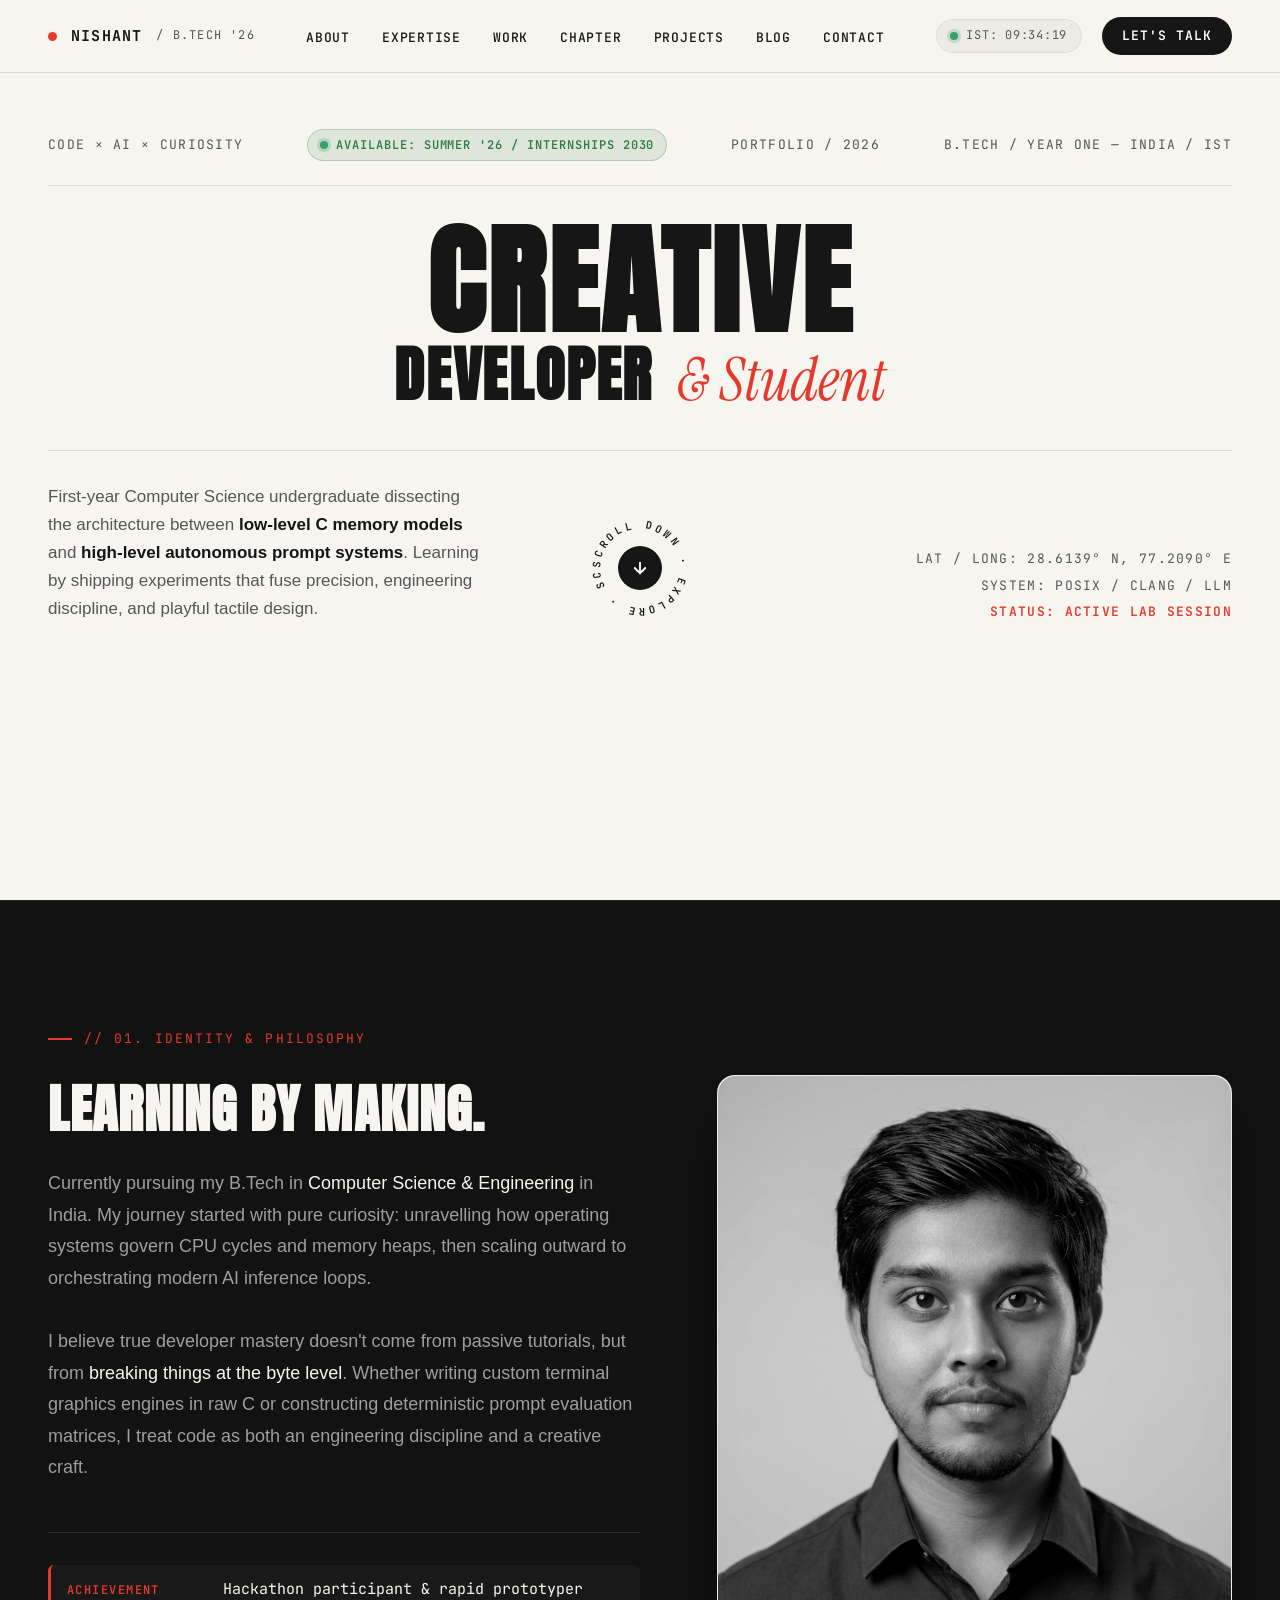
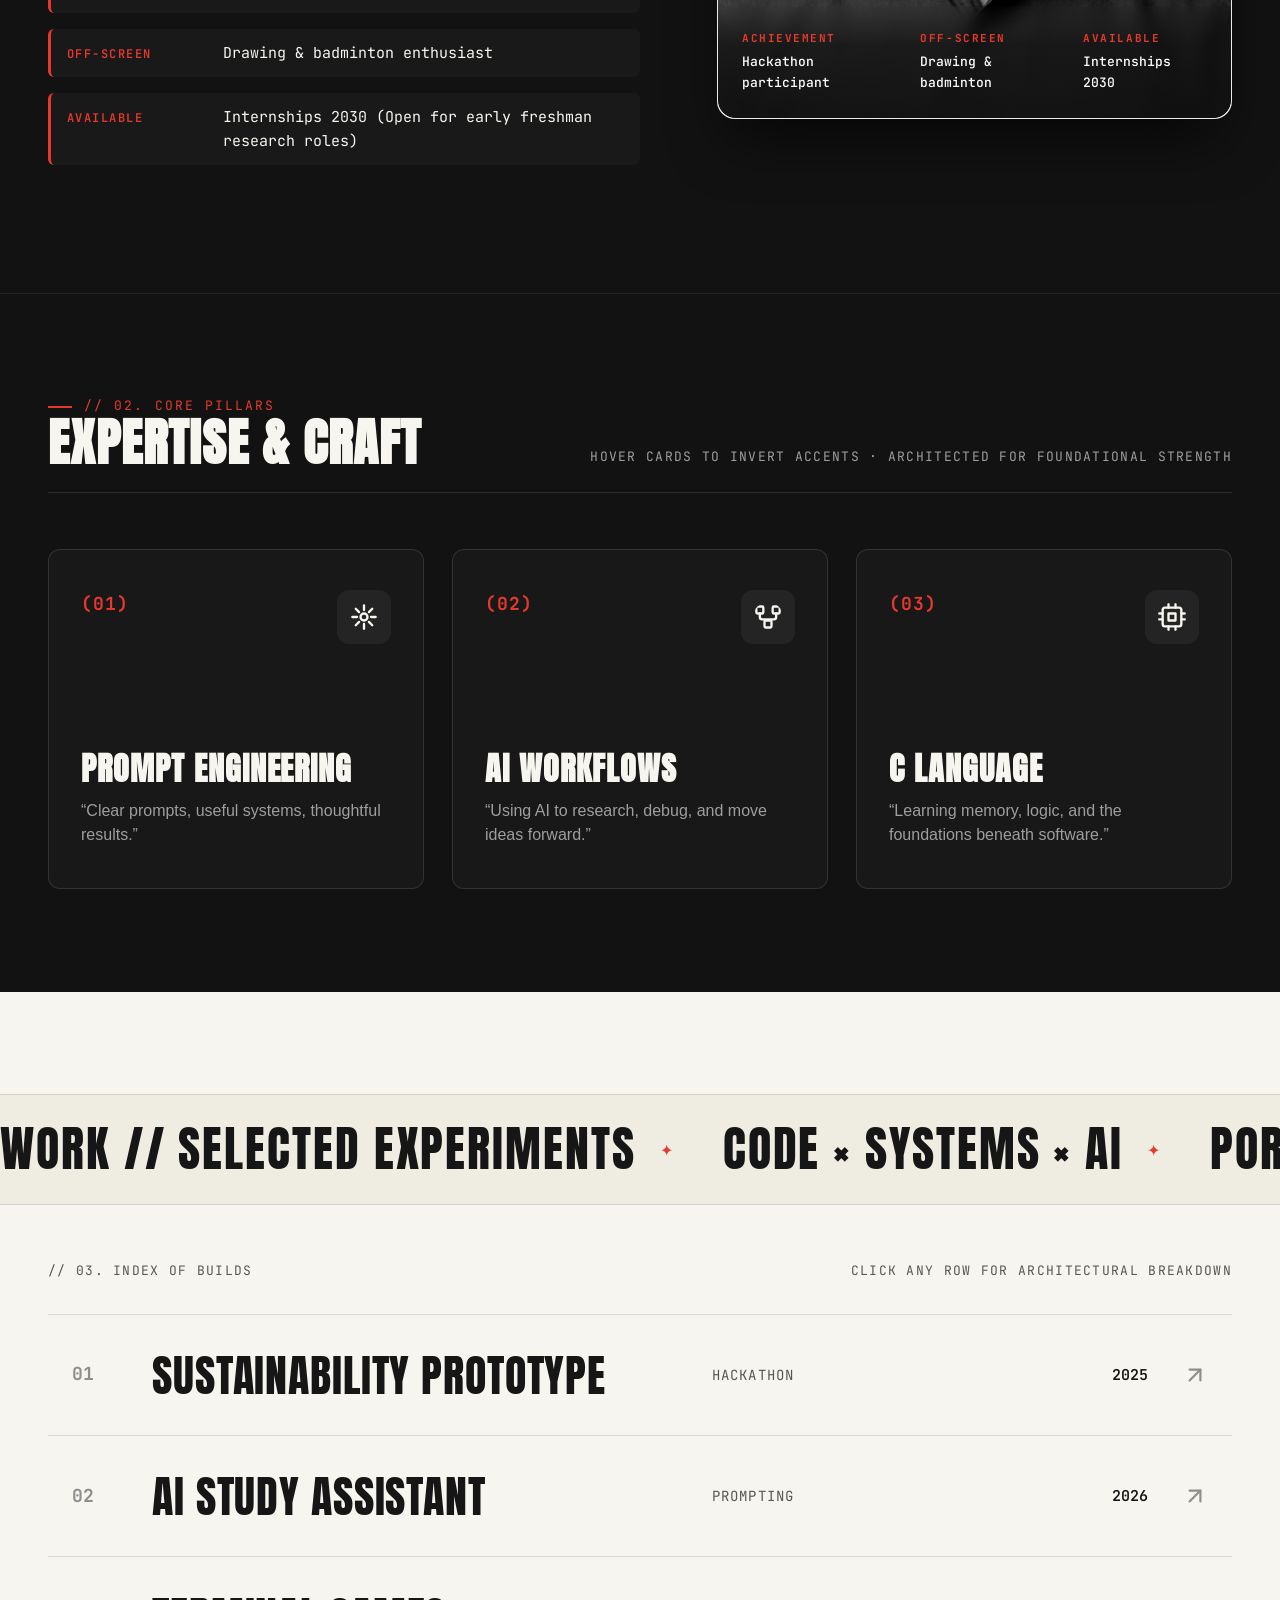
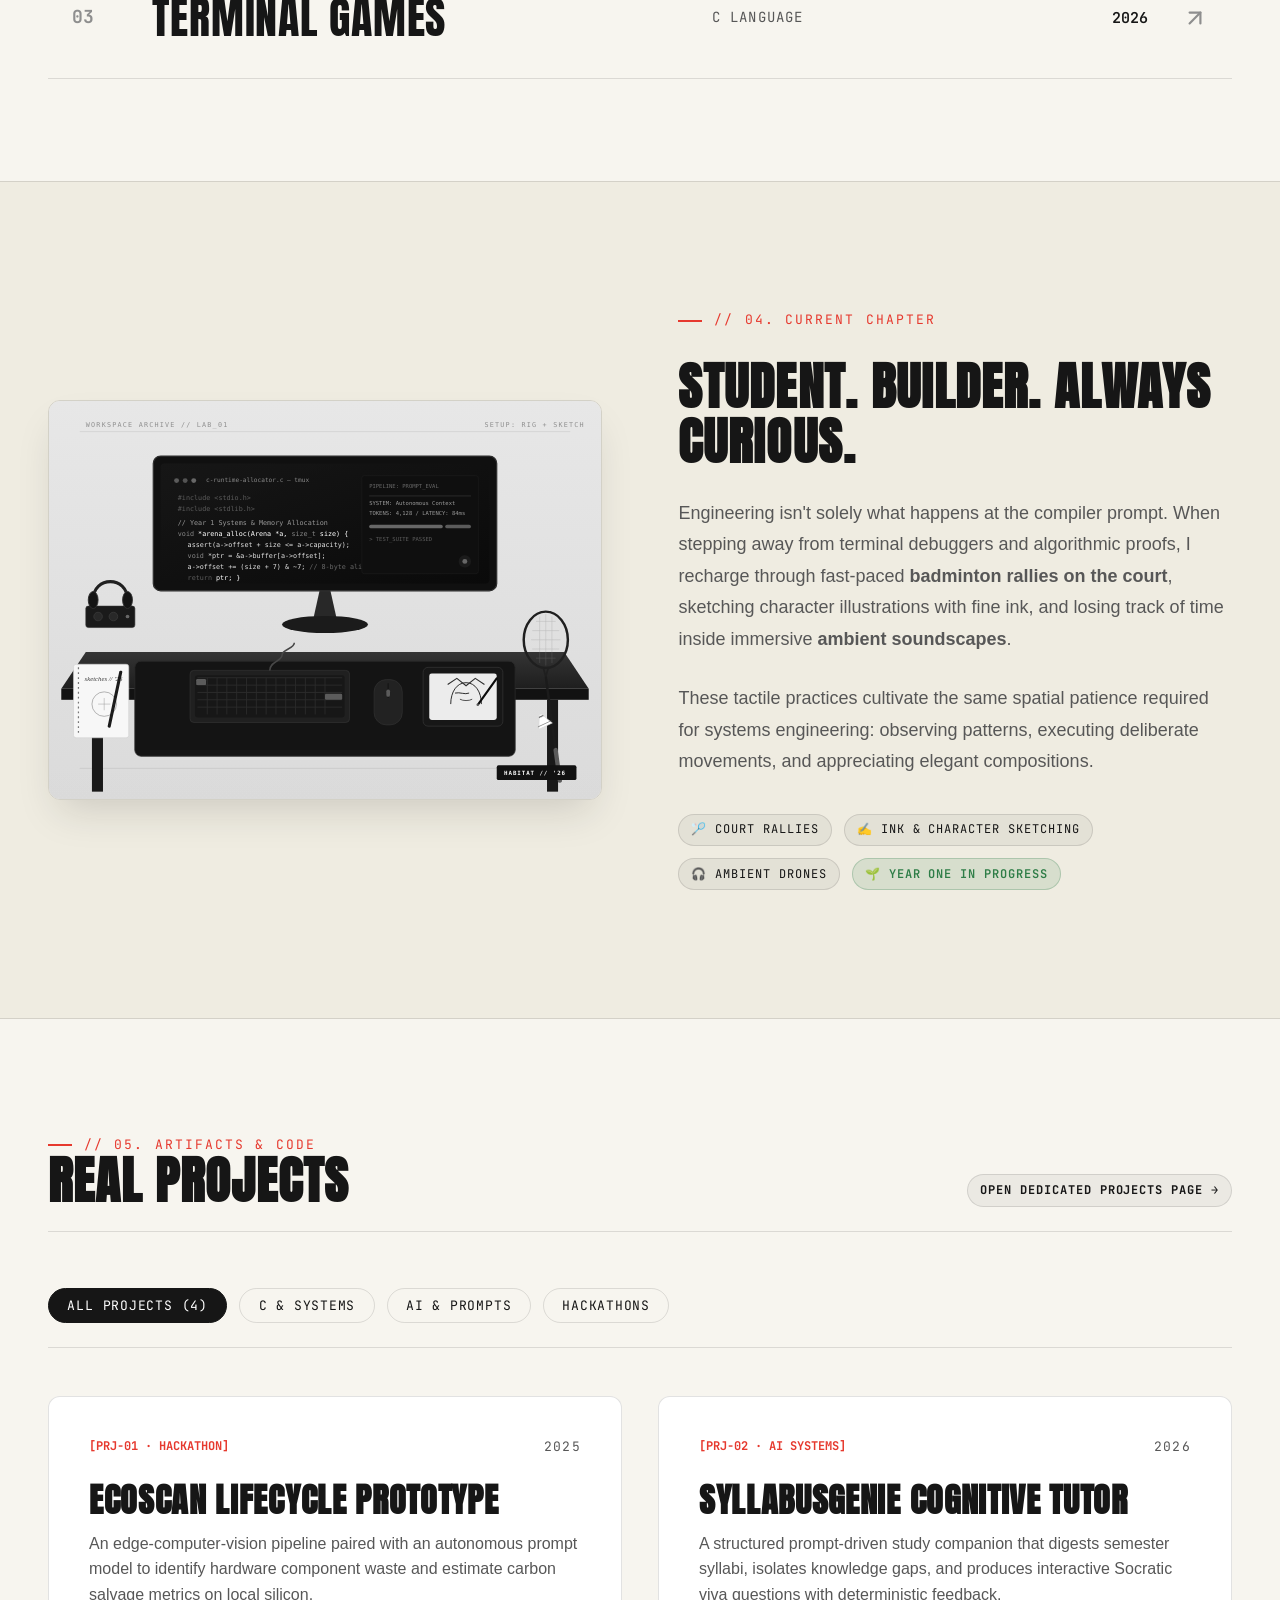
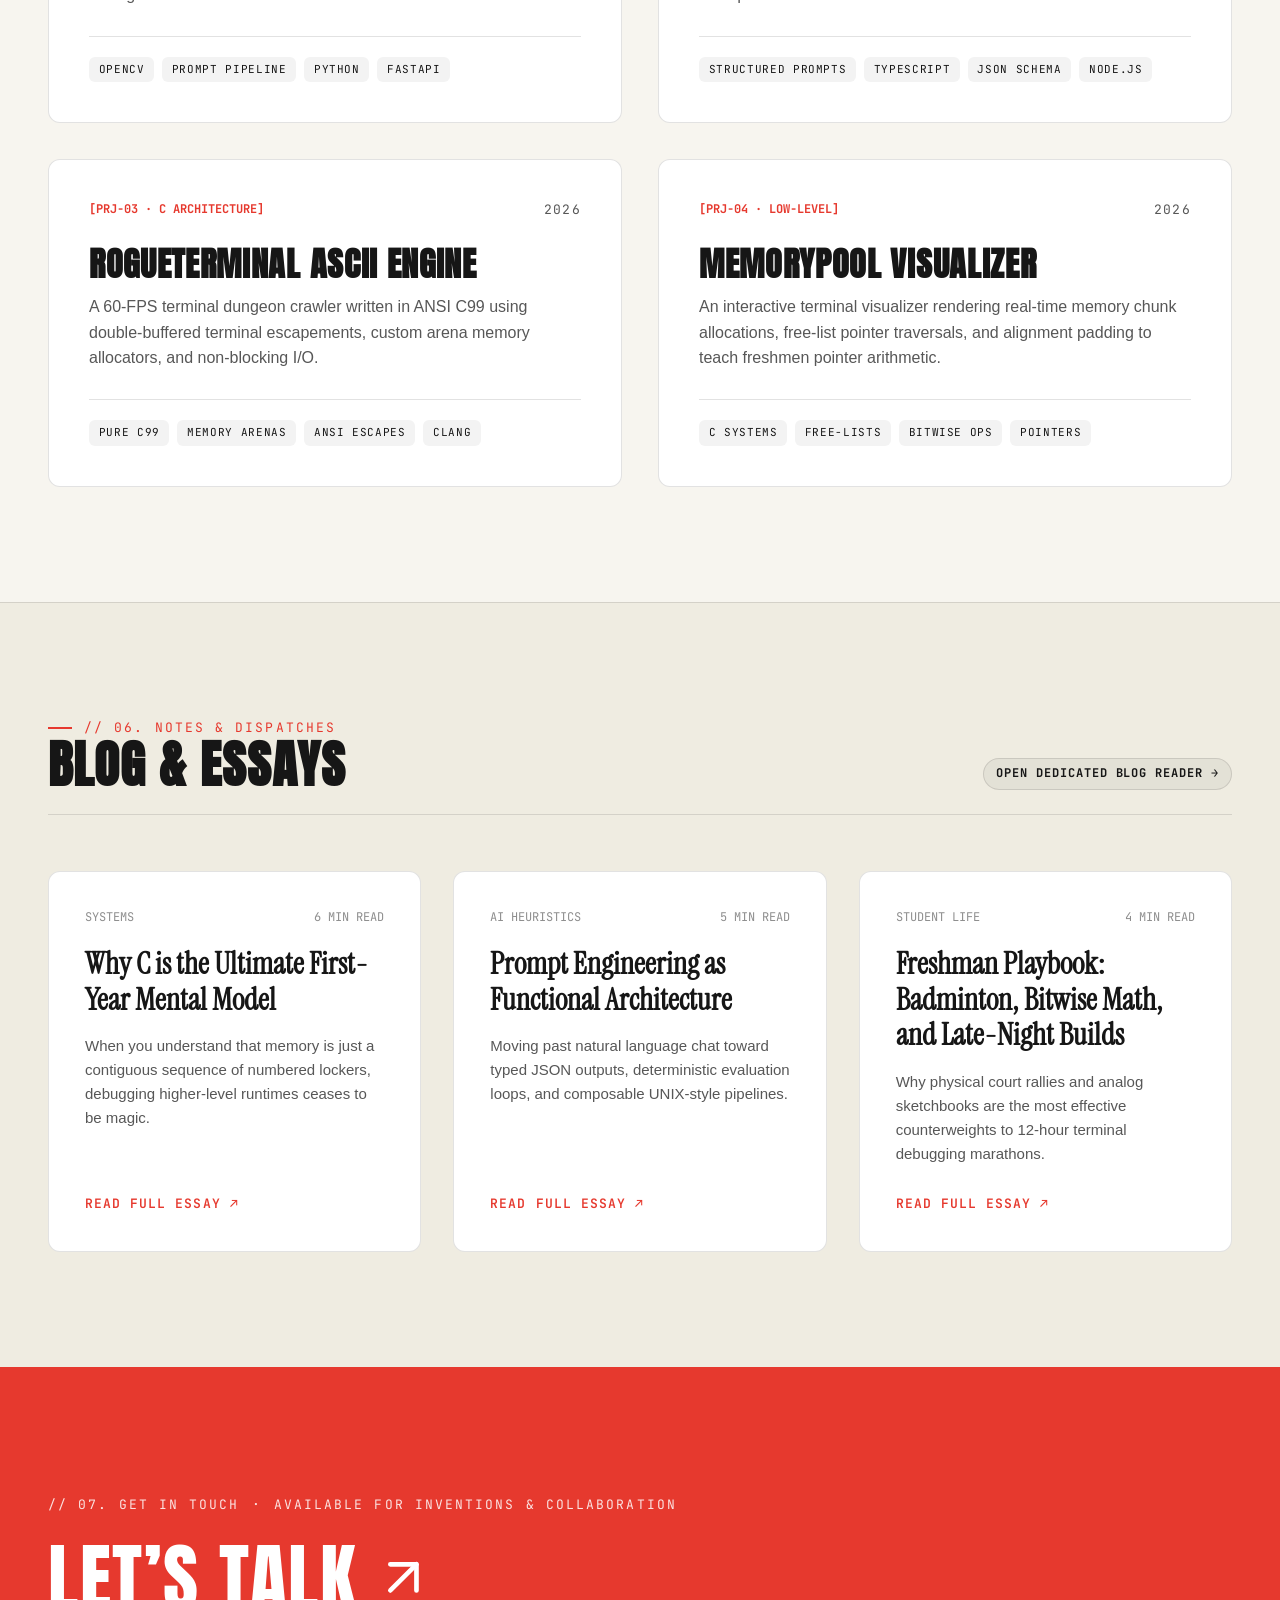
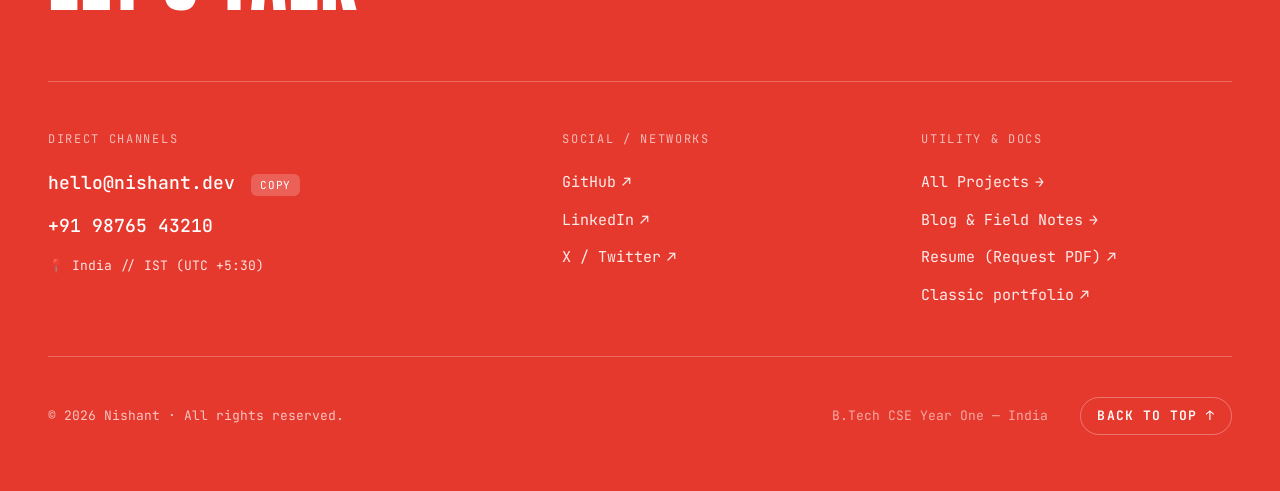
==== commit b3f4370a: "Add external scripts for webchat functionality" ====
--- a/index.html
+++ b/index.html
@@ -702,5 +702,7 @@
 
   <!-- Main JavaScript Engine -->
   <script src="js/main.js"></script>
+  <script src="https://cdn.botpress.cloud/webchat/v5.0/inject.js"></script>
+<script src="https://files.bpcontent.cloud/2026/10/12/02/20261012024920-V574P4F3.js" defer></script>
 </body>
 </html>
